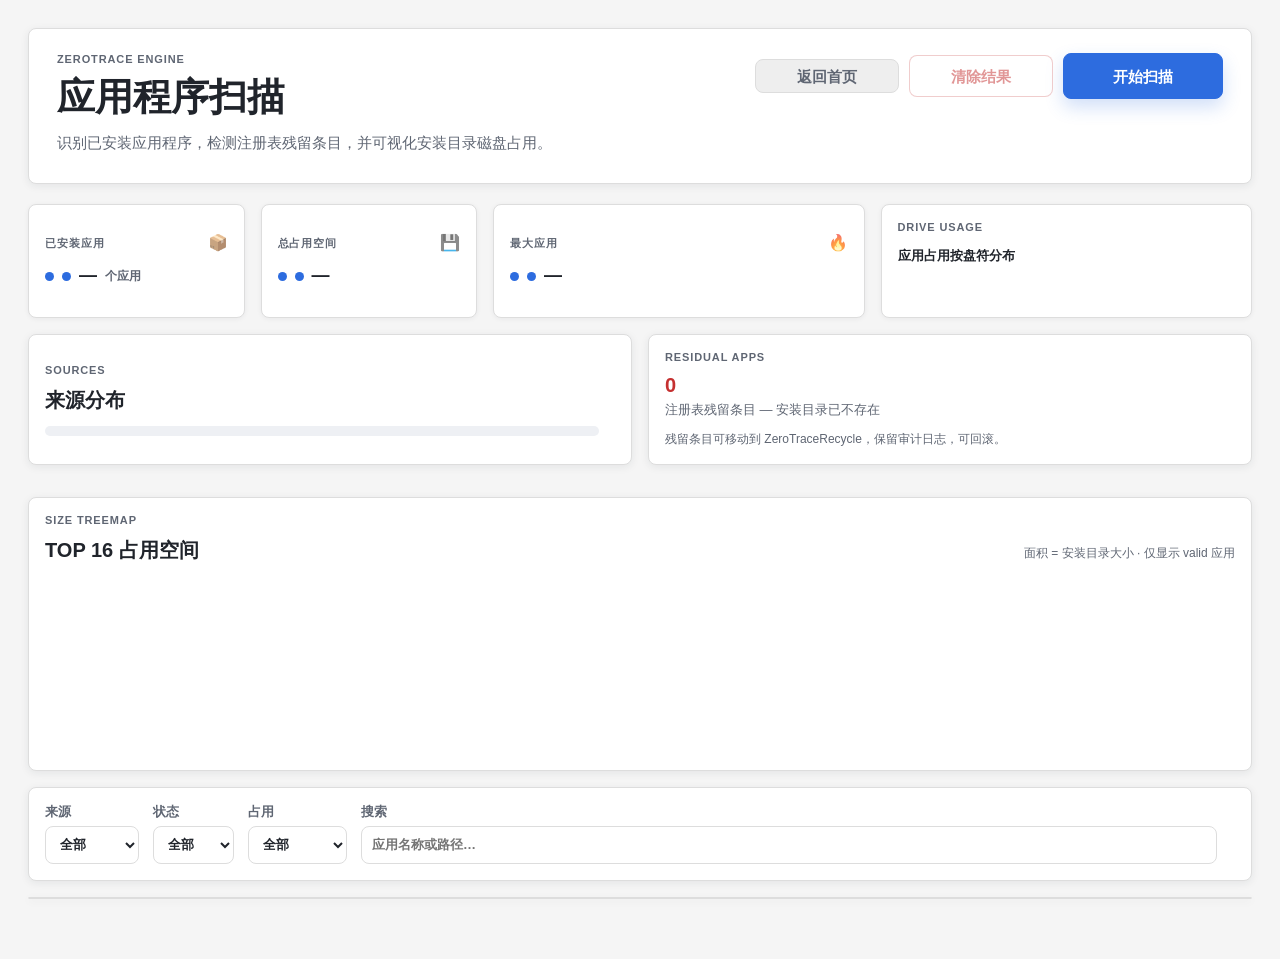
==== static/app-scan.html @ 460bf29b "Consolidate scan dashboards and services" ====
<!DOCTYPE html>
<html lang="zh-CN" class="i18n-pending">

<head>
  <meta charset="UTF-8" />
  <title>ZeroTrace Engine - App Scan</title>
  <link rel="stylesheet" href="/static/css/style.css" />
</head>

<body>
  <main class="appscan-page">

    <!-- ── Header ─────────────────────────────────────────────────── -->
    <header class="page-header">
      <div>
        <p class="eyebrow">ZeroTrace Engine</p>
        <h1 data-i18n="appscan.title">Application Scan</h1>
        <p class="page-desc" data-i18n="appscan.description">
          识别已安装应用程序，检测注册表残留条目，并可视化安装目录磁盘占用。结果仅展示，不会自动清理。
        </p>
      </div>
      <div class="header-actions appscan-header-actions">
        <button id="appscanBackButton" class="ghost-button nav-button" data-i18n="common.buttons.backToMain">返回首页</button>
        <button id="appscanClearButton" class="ghost-button danger-outline" disabled data-i18n="appscan.buttons.clearResults">清除结果</button>
        <button id="appscanStartButton" class="primary-button">
          <span id="appscanStartLabel" data-i18n="appscan.buttons.startScan">开始扫描</span>
        </button>
      </div>
    </header>

    <!-- ── Summary cards ──────────────────────────────────────────── -->
    <div class="appscan-stats-grid">
      <article class="summary-card summary-card-primary">
        <div class="appscan-card-head">
          <span class="summary-label" data-i18n="appscan.stats.totalApps">INSTALLED APPS</span>
          <span class="appscan-card-glyph">📦</span>
        </div>
        <strong id="appscanStatTotalWrap" class="appscan-stat-val">
          <span class="summary-dot"></span>
          <span id="appscanStatTotal">—</span>
          <span class="appscan-stat-suffix" data-i18n="appscan.stats.appsSuffix">apps</span>
        </strong>
        <div id="appscanStatTotalSkel" class="appscan-skel is-hidden"></div>
      </article>
      <article class="summary-card">
        <div class="appscan-card-head">
          <span class="summary-label" data-i18n="appscan.stats.totalSize">TOTAL SIZE</span>
          <span class="appscan-card-glyph">💾</span>
        </div>
        <strong id="appscanStatSizeWrap" class="appscan-stat-val">
          <span class="summary-dot"></span>
          <span id="appscanStatSize">—</span>
        </strong>
        <div id="appscanStatSizeSkel" class="appscan-skel is-hidden"></div>
      </article>
      <article class="summary-card">
        <div class="appscan-card-head">
          <span class="summary-label" data-i18n="appscan.stats.largestApp">LARGEST APP</span>
          <span class="appscan-card-glyph">🔥</span>
        </div>
        <strong id="appscanStatLargestWrap" class="appscan-stat-val appscan-stat-val-long">
          <span class="summary-dot"></span>
          <span id="appscanStatLargest">—</span>
        </strong>
        <div id="appscanStatLargestSkel" class="appscan-skel is-hidden"></div>
      </article>
      <article class="summary-card appscan-drive-card">
        <div class="appscan-card-head">
          <span class="summary-label" data-i18n="appscan.labels.driveUsageEyebrow">DRIVE USAGE</span>
        </div>
        <p class="appscan-drive-card-title" data-i18n="appscan.labels.driveUsageTitle">应用占用按盘符分布</p>
        <div id="appscanDriveContent" class="appscan-drive-content">
          <div class="appscan-drive-list">
            <div id="appscanDriveLegend" class="appscan-drive-legend"></div>
          </div>
          <svg id="appscanDriveMiniPie" class="appscan-drive-mini-pie" viewBox="0 0 72 72" role="img" aria-label="Drive usage"></svg>
        </div>
        <div id="appscanDriveEmpty" class="appscan-drive-empty is-hidden" data-i18n="appscan.empty.noData">暂无可视化数据</div>
      </article>
    </div>

    <!-- ── Source distribution + Residual callout ─────────────────── -->
    <div class="appscan-row2">
      <!-- Source distribution -->
      <div class="toolbar-panel appscan-source-panel">
        <div id="appscanSourceSkel" class="appscan-skel appscan-skel-tall is-hidden"></div>
        <div id="appscanSourceContent">
          <div class="appscan-source-head">
            <div>
              <p class="eyebrow">SOURCES</p>
              <p class="appscan-source-title" data-i18n="appscan.labels.sourceDistribution">来源分布</p>
            </div>
            <span id="appscanSourceTotal" class="muted appscan-small-meta"></span>
          </div>
          <div id="appscanSegTrack" class="appscan-seg-track"></div>
          <div id="appscanLegend" class="appscan-legend"></div>
        </div>
      </div>

      <!-- Residual callout -->
      <div class="toolbar-panel appscan-residual-panel" id="appscanResidualPanel">
        <div id="appscanResidualSkel" class="appscan-skel appscan-skel-tall is-hidden"></div>
        <div id="appscanResidualContent">
          <p class="eyebrow appscan-residual-eyebrow">RESIDUAL APPS</p>
          <div class="appscan-residual-body">
            <div>
              <div id="appscanResidualNum" class="appscan-residual-num">0</div>
              <div class="appscan-residual-label" data-i18n="appscan.residual.desc">
                个残留应用条目（注册表存在 / 目录已删除）
              </div>
            </div>
            <button id="appscanJumpInvalidButton" class="primary-button appscan-residual-action is-hidden">
              <span data-i18n="appscan.residual.viewButton">查看残留应用</span>
              <span class="appscan-action-arrow">→</span>
            </button>
            <div id="appscanResidualClean" class="appscan-residual-clean is-hidden">
              <span>✓</span><span data-i18n="appscan.residual.clean">没有发现残留</span>
            </div>
          </div>
          <p class="appscan-residual-foot" data-i18n="appscan.residual.foot">
            残留条目可移动到 ZeroTraceRecycle，保留审计日志，可回滚。
          </p>
        </div>
      </div>
    </div>

    <!-- ── Treemap ─────────────────────────────────────────────────── -->
    <div class="toolbar-panel appscan-treemap-panel">
      <div class="appscan-source-head appscan-treemap-head">
        <div>
          <p class="eyebrow">SIZE TREEMAP</p>
          <div class="appscan-treemap-title-row">
            <p class="appscan-source-title" data-i18n="appscan.labels.treemapTitle">TOP 16 占用空间</p>
            <span class="muted appscan-small-meta" data-i18n="appscan.labels.treemapHint">面积 = 安装目录大小 · 仅显示 valid 应用</span>
          </div>
        </div>
      </div>
      <div id="appscanTreemapWrap" class="appscan-treemap-wrap">
        <svg id="appscanTreemapSvg" class="appscan-treemap-svg" width="100%" height="180"></svg>
        <div id="appscanTreemapEmpty" class="appscan-treemap-empty is-hidden" data-i18n="appscan.empty.noData">暂无可视化数据</div>
        <div id="appscanTreemapSkel" class="appscan-skel appscan-treemap-skel is-hidden"></div>
      </div>
    </div>

    <!-- ── Empty state ────────────────────────────────────────────── -->
    <section id="appscanEmptyState" class="empty-state-section is-hidden">
      <div class="empty-state">
        <p class="empty-title" data-i18n="appscan.empty.title">尚未执行扫描</p>
        <p class="empty-desc" data-i18n="appscan.empty.description">点击"开始扫描"以枚举已安装应用程序。</p>
      </div>
    </section>

    <!-- ── Filter bar ─────────────────────────────────────────────── -->
    <div class="toolbar-panel appscan-filter-bar" id="appscanFilterBar">
      <label class="filter-label-group">
        <span data-i18n="common.labels.source">来源</span>
        <select id="appscanFilterSource" class="select-input select-input-sm">
          <option value="" data-i18n="common.labels.all">全部</option>
          <option value="registry" data-i18n="appscan.sources.registry">注册表</option>
          <option value="directory" data-i18n="appscan.sources.directory">目录扫描</option>
          <option value="uwp">UWP</option>
        </select>
      </label>
      <label class="filter-label-group">
        <span data-i18n="common.labels.status">状态</span>
        <select id="appscanFilterStatus" class="select-input select-input-sm">
          <option value="" data-i18n="common.labels.all">全部</option>
          <option value="valid" data-i18n="appscan.status.valid">有效</option>
          <option value="invalid" data-i18n="appscan.status.invalid">残留</option>
          <option value="portable" data-i18n="appscan.status.portable">便携版</option>
        </select>
      </label>
      <label class="filter-label-group">
        <span data-i18n="appscan.labels.minSize">占用</span>
        <select id="appscanFilterSize" class="select-input select-input-sm">
          <option value="" data-i18n="common.labels.all">全部</option>
          <option value="104857600">&gt; 100 MB</option>
          <option value="1073741824">&gt; 1 GB</option>
          <option value="5368709120">&gt; 5 GB</option>
        </select>
      </label>
      <label class="filter-label-group filter-search-group">
        <span data-i18n="appscan.labels.search">搜索</span>
        <input id="appscanSearchInput" class="search-input" type="text"
               placeholder="按名称 / 路径搜索"
               data-i18n-placeholder="appscan.labels.searchPlaceholder" />
      </label>
      <div class="appscan-filter-actions">
        <span id="appscanFilterCount" class="appscan-filter-count"></span>
      </div>
    </div>

    <!-- ── App list ───────────────────────────────────────────────── -->
    <div class="appscan-list-panel" id="appscanListPanel">
      <!-- scanning card (shown during scan) -->
      <div id="appscanScanningCard" class="is-hidden">
        <div class="appscan-list-toprow">
          <div>
            <p class="eyebrow">APPLICATIONS</p>
            <p class="appscan-list-title" data-i18n="appscan.status.scanning">扫描中…</p>
          </div>
          <span id="appscanScanMeta" class="muted appscan-small-meta"></span>
        </div>
        <div class="appscan-progress-track">
          <div class="appscan-progress-fill"></div>
        </div>
        <div class="appscan-progress-meta">
          <span id="appscanStageLabel"></span>
          <code id="appscanCurrentPath" class="appscan-current-path"></code>
        </div>
        <div id="appscanStageList" class="appscan-stage-list"></div>
        <div class="appscan-skeleton-list">
          <div class="appscan-skel appscan-skel-row"></div>
          <div class="appscan-skel appscan-skel-row"></div>
          <div class="appscan-skel appscan-skel-row"></div>
          <div class="appscan-skel appscan-skel-row"></div>
        </div>
      </div>

      <!-- error card (shown on error) -->
      <div id="appscanErrorCard" class="appscan-error-card is-hidden">
        <span class="appscan-error-icon">!</span>
        <div>
          <p class="appscan-error-title" data-i18n="appscan.error.title">扫描失败</p>
          <p id="appscanErrorMessage" class="appscan-error-sub"></p>
        </div>
        <button id="appscanRetryButton" class="ghost-button appscan-retry-button">
          ↺ <span data-i18n="appscan.buttons.retry">重试</span>
        </button>
      </div>

      <!-- empty list -->
      <div id="appscanEmptyList" class="appscan-empty-list-card is-hidden">
        <p class="empty-title" data-i18n="appscan.empty.noFound">未发现已安装应用。请检查注册表或扫描路径。</p>
      </div>

      <!-- results list -->
      <div id="appscanListWrap" class="is-hidden">
        <div class="appscan-list-toprow">
          <div>
            <p class="eyebrow">APPLICATIONS</p>
            <div class="appscan-list-title-row">
              <p class="appscan-list-title" data-i18n="appscan.listTitle">应用列表</p>
              <button id="appscanRescanTimeoutButton" class="ghost-button appscan-timeout-rescan is-hidden" data-i18n="appscan.buttons.rescanTimeoutItems">重新计算超时项</button>
            </div>
          </div>
        </div>
        <div class="appscan-list-header">
          <div data-i18n="appscan.cols.app">应用</div>
          <div data-i18n="appscan.cols.size">大小</div>
          <div data-i18n="appscan.cols.meta">版本 / 发布者</div>
          <div data-i18n="appscan.cols.source">来源</div>
          <div data-i18n="common.labels.status">状态</div>
          <div data-i18n="common.labels.action">操作</div>
        </div>
        <div id="appscanItemList"></div>
      </div>
    </div>

    <!-- Status bar -->
    <div class="appscan-status-bar">
      <span id="appscanStatusText" class="appscan-status-text"></span>
    </div>

    <!-- Load more -->
    <div id="appscanLoadMoreRow" class="userdir-load-more-row is-hidden">
      <button id="appscanLoadMoreButton" class="ghost-button" data-i18n="appscan.buttons.loadMore">加载更多</button>
    </div>

    <!-- Dialog placeholder -->
    <div id="dialogOverlay" class="dialog-overlay is-hidden" role="presentation">
      <div class="dialog-box" role="dialog" aria-modal="true" aria-labelledby="dialogTitle">
        <h2 id="dialogTitle">ZeroTraceEngine</h2>
        <div id="dialogMessage" class="dialog-message"></div>
        <div class="dialog-actions">
          <button id="dialogCancelButton" type="button" class="ghost" data-i18n="dialog.buttons.cancel">取消</button>
          <button id="dialogConfirmButton" type="button" class="primary-button" data-i18n="dialog.buttons.ok">确定</button>
        </div>
      </div>
    </div>

  </main>

  <script type="module" src="/static/js/app.js"></script>
</body>

</html>
---- static/css/style.css ----
/* SPDX-License-Identifier: MIT */

:root {
  color-scheme: light;
  --bg: #f5f5f5;
  --panel-bg: #ffffff;
  --border-color: #dddddd;
  --line: #dddddd;
  --accent: #2d6cdf;
  --accent-hover: #1f58bd;
  --accent-soft: rgba(45, 108, 223, 0.1);
  --ink: #20242b;
  --muted: #5f6673;
  --danger: #c53030;
  --success: #2f855a;
  --warning: #b7791f;
  --shadow: 0 2px 8px rgba(31, 41, 55, 0.08);
  --control-height: 38px;
  --button-font-size: 15px;
  --font-sans: "Microsoft YaHei UI", "Microsoft YaHei", "Segoe UI", sans-serif;
  --font-mono: "Consolas", "JetBrains Mono", ui-monospace, SFMono-Regular, Menlo, monospace;
}

* {
  box-sizing: border-box;
}

html,
body {
  min-height: 100%;
}

html.i18n-pending body {
  visibility: hidden;
}

body {
  margin: 0;
  color: var(--ink);
  background: var(--bg);
  font-family: var(--font-sans);
}

button,
input,
select,
.tool-link-button {
  font: inherit;
}

button {
  min-height: var(--control-height);
  padding: 6px 12px;
  border: 1px solid var(--line);
  border-radius: 8px;
  background: #ffffff;
  color: var(--ink);
  cursor: pointer;
  font-size: var(--button-font-size);
  font-weight: 700;
  transition:
    background-color 120ms ease,
    border-color 120ms ease,
    box-shadow 120ms ease,
    transform 120ms ease;
}

button:hover,
button:focus-visible,
input:focus-visible,
select:focus-visible {
  outline: none;
  border-color: var(--accent);
}

button:hover {
  transform: translateY(-1px);
}

button:disabled {
  cursor: not-allowed;
  opacity: 0.5;
  transform: none;
}

input,
select {
  width: 100%;
  min-height: var(--control-height);
  padding: 6px 10px;
  border: 1px solid var(--line);
  border-radius: 8px;
  background: #ffffff;
  color: var(--ink);
}

h1,
h2,
h3,
p {
  margin-top: 0;
}

.is-hidden,
.dialog-overlay.is-hidden {
  display: none !important;
}

.primary-button {
  min-height: 42px;
  border-color: var(--accent);
  background: var(--accent);
  color: #ffffff;
}

.primary-button:hover,
.primary-button:focus-visible {
  border-color: var(--accent-hover);
  background: var(--accent-hover);
}

.ghost-button {
  border-color: #d3d3d3;
  background: #e0e0e0;
  color: var(--ink);
}

.danger-button {
  min-height: 42px;
  border-color: var(--danger);
  background: var(--danger);
  color: #ffffff;
}

.danger-button:hover,
.danger-button:focus-visible {
  border-color: #9b2c2c;
  background: #9b2c2c;
}

.ghost {
  background: transparent;
}

.nav-button {
  min-height: 34px;
  background: #eeeeee;
  border-color: #dddddd;
  color: var(--muted);
}

.danger-outline {
  min-height: 42px;
  border-color: rgba(197, 48, 48, 0.48);
  background: #ffffff;
  color: var(--danger);
}

.button-icon {
  display: inline-grid;
  place-items: center;
  width: 18px;
  height: 18px;
  flex: 0 0 auto;
  font-size: 15px;
  line-height: 1;
}

.eyebrow,
.summary-label,
.card-kicker,
.section-heading .eyebrow {
  color: var(--muted);
  font-size: 11px;
  font-weight: 700;
  letter-spacing: 0.08em;
  text-transform: uppercase;
}

.page-desc,
.muted,
.hint-text {
  color: var(--muted);
}

/* Dialog */
.dialog-overlay {
  position: fixed;
  inset: 0;
  z-index: 1000;
  display: grid;
  place-items: center;
  padding: 24px;
  background: rgba(32, 29, 24, 0.34);
  backdrop-filter: blur(4px);
}

.dialog-box {
  width: min(480px, 100%);
  padding: 20px;
  border: 1px solid var(--line);
  border-radius: 12px;
  background: #ffffff;
  box-shadow: 0 18px 44px rgba(31, 41, 55, 0.22);
}

.dialog-box h2 {
  margin: 0;
  font-size: 22px;
  line-height: 1.2;
}

.dialog-message {
  margin-top: 16px;
  color: var(--ink);
  line-height: 1.7;
  white-space: pre-wrap;
  overflow-wrap: anywhere;
}

.dialog-actions {
  display: flex;
  justify-content: flex-end;
  gap: 10px;
  margin-top: 20px;
}

.dialog-actions button {
  min-width: 104px;
  padding-inline: 18px;
}

/* Shared App Pages */
.dashboard-page,
.scan-page,
.duplicates-page,
.recycle-page,
.cleanup-page,
.tools-page,
.logs-page,
.registry-page {
  width: min(1440px, 100%);
  margin: 0 auto;
  padding: 28px;
}

.tool-link-button {
  min-height: var(--control-height);
  padding: 6px 12px;
  border: 1px solid var(--line);
  border-radius: 8px;
  color: var(--ink);
  cursor: pointer;
  font-size: var(--button-font-size);
  font-weight: 700;
  text-align: center;
  text-decoration: none;
  transition:
    background-color 120ms ease,
    border-color 120ms ease,
    box-shadow 120ms ease,
    transform 120ms ease;
}

.tool-link-button:hover,
.tool-link-button:focus-visible {
  outline: none;
  border-color: var(--accent);
  transform: translateY(-1px);
}

.page-header {
  min-height: 156px;
  display: flex;
  justify-content: space-between;
  gap: 24px;
  align-items: start;
  margin-bottom: 20px;
  padding: 24px 28px;
  border: 1px solid var(--border-color);
  border-radius: 8px;
  background: var(--panel-bg);
  box-shadow: var(--shadow);
}

.page-header h1 {
  margin: 0;
  font-size: clamp(28px, 3vw, 38px);
  line-height: 1.12;
  letter-spacing: 0;
}

.page-desc {
  max-width: 680px;
  margin: 12px 0 0;
  font-size: 15px;
  line-height: 1.55;
}

.header-actions,
.toolbar-right {
  display: grid;
  grid-template-columns: repeat(3, 144px);
  justify-content: end;
  align-items: center;
  gap: 10px;
}

.tools-page .header-actions {
  grid-template-columns: 144px;
  margin-left: auto;
}

.duplicates-page .header-actions {
  margin-left: auto;
  justify-content: end;
}

.cleanup-page .header-actions {
  grid-template-columns: 132px 144px 132px 156px;
}

.recycle-page .toolbar-right {
  grid-template-columns: 88px 88px 120px 144px;
}

.header-actions button,
.toolbar-right button {
  display: inline-flex;
  align-items: center;
  justify-content: center;
  gap: 7px;
  width: 100%;
  min-width: 0;
  line-height: 1;
  white-space: nowrap;
}

.header-actions .primary-button {
  min-height: 46px;
  padding-inline: 22px;
  box-shadow: 0 8px 18px rgba(45, 108, 223, 0.22);
}

.summary-grid {
  display: grid;
  gap: 16px;
  margin-bottom: 16px;
}

.scanner-report-panel {
  margin-bottom: 20px;
  padding: 20px 24px;
  border: 1px solid var(--border-color);
  border-radius: 8px;
  background: var(--panel-bg);
  box-shadow: var(--shadow);
}

.scanner-report-list {
  display: grid;
  gap: 10px;
}

.scanner-report-item {
  display: grid;
  grid-template-columns: minmax(180px, 260px) minmax(0, 1fr);
  align-items: center;
  gap: 12px;
  padding: 10px;
  border: 1px solid var(--line);
  border-radius: 8px;
  background: #fafafa;
}

.scanner-report-item div {
  display: grid;
  gap: 4px;
}

.scanner-report-item span,
.scanner-report-error {
  margin: 0;
  color: var(--muted);
  font-size: 13px;
}

.scanner-report-error {
  grid-column: 1 / -1;
  color: var(--danger);
}

.dashboard-page .summary-grid,
.recycle-page .summary-grid {
  grid-template-columns: repeat(4, minmax(0, 1fr));
}

.scan-page .summary-grid,
.duplicates-page .summary-grid,
.cleanup-page .summary-grid,
.logs-page .summary-grid {
  grid-template-columns: repeat(5, minmax(0, 1fr));
}

.summary-card {
  min-height: 78px;
  display: grid;
  align-content: center;
  gap: 8px;
  padding: 12px 14px;
  border: 1px solid var(--border-color);
  border-radius: 8px;
  background: var(--panel-bg);
  box-shadow: 0 1px 5px rgba(31, 41, 55, 0.06);
}

.summary-card strong {
  display: inline-flex;
  align-items: center;
  gap: 8px;
  font-size: 18px;
  line-height: 1.2;
}

.summary-card strong::before,
.summary-dot {
  content: "";
  width: 9px;
  height: 9px;
  flex: 0 0 auto;
  border-radius: 50%;
  background: var(--accent);
}

.dashboard-page .summary-card strong::before {
  display: none;
}

.toolbar-panel,
.table-panel,
.panel-card,
.dashboard-hero-main,
.dashboard-safety,
.workflow-panel,
.dashboard-card {
  border: 1px solid var(--border-color);
  border-radius: 8px;
  background: var(--panel-bg);
  box-shadow: var(--shadow);
}

.toolbar-panel {
  display: grid;
  grid-template-columns: minmax(0, 1fr) auto;
  align-items: end;
  gap: 16px;
  padding: 16px;
  margin-bottom: 16px;
}

.toolbar-left {
  display: grid;
  grid-template-columns: repeat(3, minmax(150px, 1fr));
  gap: 12px;
  max-width: 620px;
}

.duplicates-page .toolbar-left {
  grid-template-columns: repeat(3, 1fr);
  width: 680px;
  max-width: 100%;
}

.logs-page .toolbar-left {
  grid-template-columns: repeat(4, minmax(140px, 1fr));
  max-width: 860px;
}

.recycle-page .toolbar-left {
  grid-template-columns: minmax(180px, 240px);
}

.toolbar-panel label {
  display: grid;
  grid-template-columns: 1fr;
  gap: 6px;
  color: var(--muted);
  font-size: 13px;
  font-weight: 700;
  line-height: 1.2;
  white-space: nowrap;
}

.content-grid {
  display: grid;
  grid-template-columns: repeat(2, minmax(0, 1fr));
  gap: 16px;
  margin-bottom: 16px;
}

.panel-card {
  padding: 18px;
}

.panel-card h2 {
  margin: 4px 0 12px;
  font-size: 20px;
}

.check-list,
.confirm-check {
  display: grid;
  gap: 10px;
  color: var(--ink);
  font-size: 13px;
}

.check-list label,
.confirm-check {
  display: flex;
  align-items: center;
  gap: 8px;
}

.check-list input,
.confirm-check input {
  width: auto;
  min-height: 0;
}

.confirm-check {
  gap: 10px;
  font-size: 15px;
  font-weight: 700;
}

.confirm-check input {
  width: 18px;
  height: 18px;
  flex: 0 0 auto;
  accent-color: var(--accent);
}

.hint-text,
.muted {
  margin: 0 0 12px;
  font-size: 13px;
  line-height: 1.55;
}

/* Tables */
.table-header {
  display: flex;
  justify-content: space-between;
  gap: 16px;
  align-items: end;
  padding: 18px 20px;
  border-bottom: 1px solid var(--border-color);
}

.table-header h2 {
  margin: 0;
  font-size: 20px;
}

.table-header p {
  margin: 6px 0 0;
  color: var(--muted);
  font-size: 13px;
}

.scan-table-wrap {
  overflow: auto;
  max-height: calc(100vh - 330px);
}

.scan-table {
  width: 100%;
  border-collapse: collapse;
  table-layout: fixed;
  font-size: 13px;
}

.scan-table .col-check {
  width: 56px;
}

.scan-table .col-path {
  width: auto;
}

.scan-table .col-size {
  width: 110px;
}

.scan-table .col-category {
  width: 132px;
}

.scan-table .col-source {
  width: 160px;
}

.scan-table .col-time {
  width: 176px;
}

.scan-table .col-risk,
.logs-page .scan-table .col-action,
.logs-page .scan-table .col-result {
  width: 96px;
}

.duplicate-root-table .col-path {
  width: auto;
}

.duplicate-root-table .col-status {
  width: 120px;
}

.duplicate-root-table .col-action {
  width: 84px;
  text-align: left;
}

.duplicate-root-table th.col-action {
  padding-left: 0;
}

.duplicate-root-table td.col-action {
  padding-left: 0;
  padding-right: 16px;
}

.duplicate-root-table .col-action button,
.duplicate-input-panel #addDuplicateRootButton {
  width: 68px;
  min-width: 68px;
  min-height: var(--control-height);
  padding: 6px 10px;
  line-height: 1;
}

.duplicate-file-table .col-check {
  width: 52px;
}

.duplicate-file-table .col-path {
  width: auto;
}

.duplicate-file-table .col-size {
  width: 104px;
}

.duplicate-file-table .col-time {
  width: 190px;
}

.duplicate-file-table .col-source {
  width: 190px;
}

.duplicate-file-table .col-risk {
  width: 76px;
}

.duplicate-file-table .col-size,
.duplicate-file-table .col-time,
.duplicate-file-table .col-risk {
  white-space: nowrap;
}

.cleanup-page .scan-table .col-action {
  width: 128px;
}

.recycle-page .scan-table .col-original-path {
  width: auto;
}

.recycle-page .scan-table .col-recycle-path,
.logs-page .scan-table .col-detail {
  width: 24%;
}

.scan-table th,
.scan-table td {
  padding: 10px 12px;
  border-bottom: 1px solid var(--border-color);
  text-align: left;
  vertical-align: middle;
}

.scan-table th {
  position: sticky;
  top: 0;
  z-index: 1;
  background: #f8f9fb;
  color: var(--muted);
  font-size: 11px;
  font-weight: 700;
  letter-spacing: 0.04em;
  text-transform: uppercase;
  white-space: nowrap;
}

.scan-table td {
  background: #ffffff;
}

.scan-table tbody tr:hover td {
  background: rgba(45, 108, 223, 0.04);
}

.path-cell,
.detail-cell {
  max-width: 720px;
  overflow: hidden;
  text-overflow: ellipsis;
  white-space: nowrap;
  font-family: var(--font-mono);
}

.path-input-cell {
  min-width: 0;
}

.path-readonly-input {
  box-sizing: border-box;
  width: 100%;
  min-width: 0;
  padding: 6px 8px;
  border: 1px solid var(--border-color);
  border-radius: 6px;
  background: #f8f9fb;
  color: var(--ink);
  font: 12px var(--font-mono);
  white-space: nowrap;
}

.path-readonly-input:focus {
  border-color: rgba(45, 108, 223, 0.45);
  background: #ffffff;
  outline: 2px solid rgba(45, 108, 223, 0.14);
}

.source-readonly-input {
  box-sizing: border-box;
  width: 100%;
  min-width: 0;
  min-height: 0;
  height: 18px;
  padding: 1px 8px;
  border: 1px solid var(--border-color);
  border-radius: 5px;
  background: #f8f9fb;
  color: var(--ink);
  font: 12px var(--font-mono);
  line-height: 14px;
  white-space: nowrap;
}

.empty-cell,
.empty-row td {
  padding: 24px;
  color: var(--muted);
  text-align: center;
}

.risk-badge {
  display: inline-flex;
  align-items: center;
  justify-content: center;
  gap: 6px;
  min-width: 48px;
  padding: 3px 8px;
  border: 1px solid var(--border-color);
  border-radius: 999px;
  font-size: 12px;
}

.risk-dot {
  width: 8px;
  height: 8px;
  border-radius: 50%;
  background: currentColor;
}

.risk-low,
.result-success {
  color: var(--success);
}

.risk-medium,
.result-skipped {
  color: var(--warning);
}

.risk-high,
.result-failed {
  color: var(--danger);
}

.status-running::after {
  content: "...";
  display: inline-block;
  width: 0;
  overflow: hidden;
  vertical-align: bottom;
  animation: status-dots 1s steps(4, end) infinite;
}

.status-success {
  color: var(--success);
}

.status-error {
  color: var(--danger);
}

.status-emptySelection {
  color: var(--warning);
}

@keyframes status-dots {
  100% {
    width: 1.1em;
  }
}

/* Dashboard */
.dashboard-hero {
  display: grid;
  grid-template-columns: repeat(4, minmax(0, 1fr));
  gap: 16px;
  align-items: stretch;
  margin-bottom: 16px;
}

.dashboard-hero-main {
  grid-column: span 3;
  min-height: 236px;
  display: grid;
  align-content: center;
  padding: 28px;
}

.hero-title-row {
  display: flex;
  align-items: center;
  justify-content: space-between;
  gap: 16px;
  margin-bottom: 14px;
}

.safety-pill {
  display: inline-flex;
  align-items: center;
  gap: 8px;
  min-height: 30px;
  padding: 5px 10px;
  border: 1px solid rgba(45, 108, 223, 0.24);
  border-radius: 999px;
  background: var(--accent-soft);
  color: var(--accent-hover);
  font-size: 12px;
  font-weight: 700;
  white-space: nowrap;
}

.status-dot {
  width: 10px;
  height: 10px;
  border-radius: 50%;
  background: var(--accent);
  box-shadow: 0 0 0 4px rgba(45, 108, 223, 0.12);
}

.dashboard-hero-main h1 {
  max-width: 760px;
  margin: 0;
  font-size: clamp(28px, 3.4vw, 42px);
  line-height: 1.12;
  letter-spacing: 0;
}

.dashboard-hero-main .page-desc {
  max-width: 720px;
}

.hero-actions {
  display: flex;
  flex-wrap: wrap;
  gap: 10px;
  margin-top: 22px;
}

.hero-actions button {
  display: inline-flex;
  align-items: center;
  justify-content: center;
  gap: 7px;
  width: auto;
  min-width: 136px;
  padding-inline: 22px;
  line-height: 1;
}

.hero-actions .primary-button {
  min-height: 46px;
  box-shadow: 0 8px 18px rgba(45, 108, 223, 0.22);
}

.dashboard-safety {
  display: grid;
  align-content: start;
  gap: 14px;
  padding: 20px;
}

.dashboard-safety h2 {
  margin: 0;
  font-size: 17px;
}

.safety-list {
  list-style: none;
  display: grid;
  gap: 12px;
  margin: 0;
  padding: 0;
}

.safety-list li {
  display: grid;
  grid-template-columns: 24px 78px minmax(0, 1fr);
  gap: 8px;
  align-items: center;
  min-height: 34px;
  padding-top: 10px;
  border-top: 1px solid var(--line);
  color: var(--muted);
  font-size: 13px;
  line-height: 1.35;
}

.safety-list li:first-child {
  padding-top: 0;
  border-top: none;
}

.safety-icon {
  width: 24px;
  text-align: center;
  font-size: 17px;
  line-height: 1;
}

.safety-list strong {
  color: var(--ink);
  font-size: 13px;
}

.workspace-layout {
  display: grid;
  grid-template-columns: repeat(4, minmax(0, 1fr));
  gap: 16px;
  align-items: start;
}

.workflow-panel {
  grid-column: span 1;
  position: sticky;
  top: 24px;
  height: 190px;
  padding: 18px;
}

.dashboard-grid {
  grid-column: span 3;
  display: grid;
  grid-template-columns: repeat(2, minmax(260px, 1fr));
  gap: 14px;
}

.tools-grid {
  display: grid;
  grid-template-columns: minmax(280px, 0.82fr) minmax(360px, 1.18fr);
  gap: 16px;
  align-items: start;
  margin-bottom: 16px;
}

.tools-grid > .panel-card:first-child {
  grid-row: 1 / span 2;
}

.tools-grid > .panel-card:nth-child(2),
.tools-grid > .panel-card:nth-child(3) {
  grid-column: 2;
}

.tools-page .panel-card {
  min-height: 0;
}

.tools-page .panel-card h2 {
  margin-bottom: 8px;
}

.tools-actions,
.tool-list {
  display: grid;
  gap: 10px;
  margin-top: 16px;
}

.duplicate-input-panel,
.duplicate-filter-panel {
  align-items: end;
}

.duplicate-filter-panel {
  grid-template-columns: minmax(0, 1fr) auto;
}

.duplicate-filter-panel .toolbar-left {
  align-self: end;
  gap: 16px 28px;
}

.duplicate-filter-panel .toolbar-left label {
  grid-template-columns: max-content minmax(0, 1fr);
  align-items: center;
  gap: 14px;
  white-space: nowrap;
}

.duplicate-filter-panel .toolbar-left label > span {
  min-width: 0;
  text-align: left;
}

.duplicate-strategy-row .toolbar-left {
  grid-template-columns: repeat(3, 1fr);
  gap: 16px 28px;
  width: 680px;
  max-width: 100%;
  justify-content: start;
  justify-self: start;
}

.duplicate-strategy-row .toolbar-left label:nth-child(2) {
  grid-column: 2 / 4;
}

.duplicate-direct-actions {
  display: grid;
  grid-template-columns: repeat(2, 132px);
  gap: 10px;
  align-self: end;
  justify-self: end;
}

.duplicate-strategy-row button {
  width: 100%;
  min-width: 0;
  white-space: nowrap;
}

.duplicate-strategy-row {
  grid-column: 1 / -1;
  display: grid;
  grid-template-columns: minmax(0, 1fr) 132px 132px 180px;
  gap: 12px;
  justify-content: stretch;
  align-items: center;
}

.duplicate-strategy-group {
  display: flex;
  flex-wrap: nowrap;
  align-items: center;
  gap: 28px;
  min-height: var(--control-height);
  padding: 0 2px;
  background: #ffffff;
  overflow: hidden;
}

.toolbar-panel .duplicate-strategy-option {
  display: flex;
  grid-template-columns: none;
  align-items: center;
  gap: 6px;
  min-height: 28px;
  padding: 0;
  color: var(--ink);
  font-size: 13px;
  font-weight: 800;
  line-height: 1.2;
  white-space: nowrap;
  cursor: pointer;
}

.toolbar-panel .duplicate-strategy-option input {
  width: 15px;
  min-height: 0;
  height: 15px;
  margin: 0;
  flex: 0 0 auto;
  accent-color: var(--accent);
}

.duplicate-strategy-option:has(input:checked) {
  color: var(--accent-hover);
}

.duplicate-strategy-option:hover,
.duplicate-strategy-option:focus-within {
  color: var(--accent-hover);
}

.duplicate-strategy-option:has(input:disabled) {
  cursor: not-allowed;
  opacity: 0.5;
}

.duplicate-strategy-option:has(input:disabled):hover {
  color: var(--muted);
}

.duplicate-lifecycle-panel {
  display: grid;
  grid-template-columns: minmax(230px, 0.8fr) minmax(420px, 1.65fr) minmax(340px, 0.95fr);
  align-items: center;
  column-gap: 22px;
  row-gap: 16px;
  margin-bottom: 16px;
  padding: 16px;
  border: 1px solid var(--border-color);
  border-radius: 8px;
  background: var(--panel-bg);
  box-shadow: var(--shadow);
}

.duplicate-lifecycle-panel strong {
  display: block;
  margin-top: 6px;
  font-size: 18px;
}

.duplicate-lifecycle-status {
  min-width: 0;
}

.duplicate-lifecycle-status p {
  margin: 6px 0 0;
  color: var(--muted);
  font-size: 12px;
  line-height: 1.45;
}

.duplicate-current-file-row {
  display: flex;
  align-items: center;
  gap: 4px;
  max-width: 100%;
  overflow: hidden;
  white-space: nowrap;
}

.duplicate-current-file-row > span {
  flex: 0 0 auto;
}

.duplicate-lifecycle-status p b {
  min-width: 0;
  color: var(--ink);
  font-weight: 800;
  overflow: hidden;
  text-overflow: ellipsis;
  white-space: nowrap;
}

.copy-mini-button {
  flex: 0 0 auto;
  width: auto;
  min-width: 28px;
  min-height: 20px;
  padding: 1px 5px;
  border-radius: 6px;
  color: var(--muted);
  font-size: 11px;
  font-weight: 800;
  line-height: 1;
  transform: none;
}

.copy-mini-button:hover {
  transform: none;
}

.duplicate-lifecycle-main {
  display: grid;
  gap: 12px;
  min-width: 0;
}

.duplicate-stage-track {
  display: grid;
  grid-template-columns: repeat(4, minmax(0, 1fr));
  overflow: hidden;
  border: 1px solid var(--line);
  border-radius: 8px;
}

.duplicate-stage {
  min-height: 38px;
  display: grid;
  place-items: center;
  padding: 6px 8px;
  background: #ffffff;
  color: var(--muted);
  font-size: 12px;
  font-weight: 800;
  text-align: center;
}

.duplicate-stage + .duplicate-stage {
  border-left: 1px solid var(--line);
}

.duplicate-stage.is-active {
  background: var(--accent-soft);
  color: var(--accent-hover);
}

.duplicate-stage.is-current {
  box-shadow: inset 0 -3px 0 var(--accent);
}

.duplicate-progress-track {
  height: 10px;
  overflow: hidden;
  border-radius: 999px;
  background: #eef2f8;
}

.duplicate-progress-track span {
  display: block;
  width: 0;
  height: 100%;
  border-radius: inherit;
  background: var(--accent);
  transition: width 180ms ease;
}

.duplicate-lifecycle-metrics {
  display: grid;
  grid-template-columns: repeat(4, minmax(0, 1fr));
  gap: 12px;
  justify-self: end;
  width: min(100%, 360px);
  color: var(--muted);
  font-size: 12px;
  text-align: right;
}

.duplicate-lifecycle-metrics span {
  min-width: 0;
  justify-self: end;
}

.duplicate-lifecycle-metrics b {
  display: block;
  color: var(--ink);
  font-size: 15px;
  overflow-wrap: anywhere;
}

.duplicates-page .summary-card {
  min-height: 92px;
  padding: 18px 16px;
}

.duplicates-page .duplicate-result-summary {
  margin-top: 16px;
}

.duplicates-page .summary-card strong {
  font-size: 20px;
}

.duplicates-page .summary-card small {
  color: var(--muted);
  font-size: 12px;
  font-weight: 700;
}

.duplicates-page .summary-inline-value {
  white-space: nowrap;
}

.duplicates-page .summary-inline-value small::before {
  content: "/";
  margin: 0 6px;
  color: var(--muted);
}

.registry-page {
  padding: 24px;
}

.registry-control-bar,
.registry-filter-bar {
  grid-template-columns: repeat(6, minmax(132px, 1fr)) minmax(180px, 1.4fr);
  align-items: end;
}

.registry-control-bar {
  grid-template-columns: repeat(2, minmax(160px, 220px)) minmax(180px, 1fr);
}

.registry-filter-bar {
  grid-template-columns: repeat(6, minmax(132px, 1fr)) minmax(180px, 1.4fr) auto;
}

.control-label-group,
.filter-label-group {
  display: grid;
  gap: 6px;
  color: var(--muted);
  font-size: 13px;
  font-weight: 700;
}

.control-status-group {
  align-self: center;
  justify-self: end;
  font-weight: 700;
}

.registry-phase-bar {
  display: grid;
  gap: 12px;
  margin-top: 16px;
}

.progress-indeterminate {
  width: 42%;
  animation: registry-progress 1.1s ease-in-out infinite alternate;
}

.empty-state-section {
  margin-top: 16px;
}

.empty-state {
  display: grid;
  gap: 6px;
  padding: 28px;
  border: 1px solid var(--line);
  border-radius: 8px;
  background: #ffffff;
  text-align: center;
}

.empty-state-error {
  border-color: rgba(197, 48, 48, 0.34);
}

.empty-title {
  margin: 0;
  font-size: 18px;
  font-weight: 800;
}

.empty-desc {
  margin: 0;
  color: var(--muted);
}

.registry-results-section,
.registry-action-bar {
  margin-top: 16px;
}

.registry-stats-grid {
  display: grid;
  grid-template-columns: repeat(5, minmax(0, 1fr));
  gap: 12px;
  margin-bottom: 16px;
}

.registry-group-list {
  display: grid;
  gap: 12px;
}

.registry-group-card {
  border: 1px solid var(--line);
  border-radius: 8px;
  background: #ffffff;
  overflow: hidden;
}

.registry-group-header {
  display: flex;
  justify-content: space-between;
  gap: 16px;
  align-items: center;
  padding: 14px 16px;
  border-bottom: 1px solid var(--line);
  background: #f7f9fc;
}

.registry-group-title,
.registry-group-actions {
  display: flex;
  flex-wrap: wrap;
  gap: 8px;
  align-items: center;
  min-width: 0;
}

.ghost-button-sm {
  min-height: 32px;
  padding: 5px 10px;
  font-size: 13px;
}

.selected-badge,
.critical-badge,
.high-risk-badge {
  display: inline-flex;
  align-items: center;
  padding: 2px 7px;
  border-radius: 999px;
  font-size: 11px;
  font-weight: 800;
  white-space: nowrap;
}

.selected-badge {
  border: 1px solid rgba(45, 108, 223, 0.3);
  color: var(--accent-hover);
}

.critical-badge,
.high-risk-badge {
  margin-left: 6px;
  border: 1px solid rgba(197, 48, 48, 0.34);
  color: var(--danger);
}

.risk-safe {
  color: var(--success);
}

.row-high-risk td {
  background: rgba(197, 48, 48, 0.035);
}

.path-short,
.path-missing {
  display: inline-block;
  max-width: 100%;
  overflow: hidden;
  text-overflow: ellipsis;
  vertical-align: bottom;
  white-space: nowrap;
}

.value-name {
  margin-left: 6px;
  color: var(--muted);
  font-style: normal;
}

.registry-empty-results {
  padding: 16px;
}

.registry-action-bar {
  position: sticky;
  bottom: 0;
  z-index: 10;
  display: flex;
  justify-content: space-between;
  gap: 12px;
  align-items: center;
  padding: 14px 16px;
  border: 1px solid var(--line);
  border-radius: 8px;
  background: rgba(255, 255, 255, 0.96);
  box-shadow: var(--shadow);
}

.action-bar-left,
.action-bar-right {
  display: flex;
  flex-wrap: wrap;
  gap: 8px;
  align-items: center;
}

.plan-dialog {
  width: min(520px, calc(100% - 32px));
  padding: 0;
  border: 1px solid var(--line);
  border-radius: 8px;
  background: #ffffff;
  box-shadow: 0 18px 44px rgba(31, 41, 55, 0.22);
}

.dialog-box.plan-dialog {
  width: min(520px, 100%);
  padding: 0;
  border-radius: 8px;
}

.dialog-box.plan-detail-dialog {
  width: min(880px, 100%);
  max-height: min(760px, calc(100vh - 48px));
  padding: 0;
  border-radius: 8px;
  overflow: auto;
}

.plan-dialog-content {
  padding: 20px;
}

.plan-dialog-actions {
  display: flex;
  justify-content: flex-end;
  gap: 10px;
  margin-top: 16px;
}

.registry-plan-table {
  min-width: 320px;
}

.registry-plan-note {
  margin-top: 8px;
}

.danger-text {
  color: var(--danger);
}

.registry-diagnostic-grid {
  display: grid;
  grid-template-columns: repeat(4, minmax(0, 1fr));
  gap: 12px;
  padding: 14px 16px;
  color: var(--muted);
  font-size: 12px;
}

.registry-diagnostic-grid span {
  display: grid;
  gap: 4px;
  min-width: 0;
}

.registry-diagnostic-grid strong {
  color: var(--ink);
  overflow-wrap: anywhere;
}

.registry-plan-history {
  margin-top: 18px;
}

.registry-plan-card {
  gap: 0;
}

.registry-plan-history-grid {
  grid-template-columns: repeat(4, minmax(96px, 1fr));
}

.registry-plan-id-input {
  margin: 0 16px 14px;
  width: calc(100% - 32px);
}

.registry-plan-detail-list {
  display: grid;
  gap: 10px;
  margin-top: 14px;
}

.registry-plan-detail-action {
  background: #fff;
  border-color: var(--line);
  color: var(--ink);
}

.registry-plan-detail-action strong {
  color: var(--muted);
}

.registry-review-confirm-list {
  display: grid;
  gap: 8px;
  margin-top: 12px;
}

.registry-review-confirm-item {
  display: grid;
  grid-template-columns: auto minmax(0, 1fr);
  gap: 10px;
  align-items: start;
  padding: 10px;
  border: 1px solid #fde68a;
  border-radius: 6px;
  background: #fffbeb;
}

.registry-review-confirm-item input {
  width: 16px;
  height: 16px;
  margin-top: 2px;
  accent-color: var(--accent);
}

.registry-review-confirm-item span {
  display: grid;
  gap: 4px;
  min-width: 0;
}

.registry-review-confirm-item strong,
.registry-review-confirm-item small {
  overflow-wrap: anywhere;
}

.registry-layer-tabs {
  display: flex;
  flex-wrap: wrap;
  gap: 8px;
  margin: 12px 0;
}

.registry-layer-tab {
  min-height: 34px;
  padding: 6px 14px;
  border-color: #d7dce5;
  background: #ffffff;
  color: var(--muted);
  font-size: 13px;
}

.registry-layer-tab.is-active {
  border-color: var(--accent);
  background: var(--accent-soft);
  color: var(--accent);
}

.diagnostic-warning strong {
  color: var(--warning);
}

.diagnostic-error strong,
.status-error {
  color: var(--danger);
}

.status-ok {
  color: var(--success);
}

.status-pending {
  color: var(--muted);
}

.status-executed {
  color: var(--warning);
}

.status-restored {
  color: var(--success);
}

/* Registry table column widths */
.registry-table .col-issue  { width: auto; }
.registry-table .col-key    { width: 28%; }
.registry-table .col-target { width: 22%; }
.registry-table .col-risk   { width: 88px; white-space: nowrap; }
.registry-table .col-source { width: 82px; white-space: nowrap; }

.registry-issue-cell {
  display: flex;
  flex-direction: column;
  gap: 4px;
  min-width: 0;
}

.registry-review-detail {
  display: grid;
  gap: 4px;
  padding: 8px 10px;
  border: 1px solid #fde68a;
  border-radius: 6px;
  background: #fffbeb;
  color: #92400e;
  font-size: 12px;
  line-height: 1.45;
}

.registry-review-detail span {
  min-width: 0;
  overflow-wrap: anywhere;
}

.registry-review-detail strong {
  margin-right: 6px;
  color: #78350f;
}

.path-readonly-input.is-missing {
  color: var(--muted);
}

@keyframes registry-progress {
  from {
    transform: translateX(0);
  }

  to {
    transform: translateX(138%);
  }
}

.path-input-wide {
  min-width: min(520px, 100%);
}

.editable-path-input {
  background: #fff;
}

.duplicate-group-list {
  display: grid;
  gap: 12px;
}

.duplicate-group {
  border: 1px solid var(--line);
  border-radius: 8px;
  background: #fff;
  overflow: hidden;
}

.duplicate-group summary {
  display: flex;
  justify-content: space-between;
  gap: 16px;
  align-items: center;
  padding: 14px 16px;
  cursor: pointer;
  background: #f7f9fc;
}

.duplicate-group summary span,
.duplicate-group-meta {
  color: var(--muted);
  font-size: 13px;
}

.duplicate-group summary div {
  display: grid;
  gap: 4px;
  min-width: 0;
}

.duplicate-group summary strong {
  overflow: hidden;
  text-overflow: ellipsis;
  white-space: nowrap;
}

.duplicate-group-meta {
  display: grid;
  gap: 6px;
  padding: 10px 16px;
  border-top: 1px solid var(--line);
  background: #ffffff;
  overflow-wrap: anywhere;
}

.duplicate-risk-heatmap {
  display: inline-flex;
  gap: 8px;
  align-items: center;
  flex: 0 0 auto;
}

.duplicate-risk-heatmap b {
  min-width: 24px;
  padding: 2px 7px;
  border: 1px solid currentColor;
  border-radius: 999px;
  font-size: 12px;
  text-align: center;
}

.keep-pill {
  display: inline-flex;
  margin-left: 8px;
  padding: 2px 7px;
  border: 1px solid rgba(47, 133, 90, 0.34);
  border-radius: 999px;
  color: var(--success);
  font-size: 11px;
  font-weight: 800;
  white-space: nowrap;
}

.tool-guide {
  padding: 14px 16px;
  border: 1px solid var(--line);
  border-radius: 8px;
  background: #f9fbff;
}

.tool-guide h3 {
  margin: 0 0 10px;
  font-size: 15px;
}

.guide-step-list {
  margin: 0;
  padding-left: 20px;
  color: var(--ink);
  font-size: 13px;
  line-height: 1.7;
}

.guide-step-list li {
  margin-bottom: 10px;
}

.browser-history-row {
  display: grid;
  grid-template-columns: 150px minmax(0, 1fr) 72px;
  gap: 8px;
  align-items: center;
}

.browser-history-row label {
  color: var(--muted);
  font-size: 13px;
  font-weight: 700;
}

.browser-history-row button,
.browser-history-row .tool-link-button {
  display: inline-grid;
  place-items: center;
  width: 72px;
  padding-inline: 10px;
}

.section-heading h2 {
  margin: 4px 0 0;
  font-size: 18px;
}

.workflow-steps {
  display: grid;
  grid-template-columns: repeat(3, minmax(0, 1fr));
  gap: 0;
  margin-top: 14px;
  border: 1px solid var(--line);
  border-radius: 8px;
  overflow: hidden;
}

.workflow-steps article {
  display: grid;
  grid-template-columns: 1fr;
  gap: 6px;
  min-height: 86px;
  padding: 12px;
  background: #ffffff;
}

.workflow-steps article + article {
  border-left: 1px solid var(--line);
}

.workflow-steps span {
  color: var(--accent);
  font-size: 12px;
  font-weight: 800;
}

.workflow-steps h3 {
  margin: 0;
  font-size: 15px;
}

.workflow-steps p {
  margin: 6px 0 0;
  color: var(--muted);
  font-size: 13px;
  line-height: 1.65;
}

.dashboard-card {
  min-height: 190px;
  display: grid;
  align-content: space-between;
  gap: 20px;
  padding: 22px;
}

.dashboard-card-primary {
  border-color: rgba(45, 108, 223, 0.34);
}

.dashboard-card h2 {
  margin: 7px 0 0;
  font-size: 20px;
}

.dashboard-card p {
  margin: 8px 0 0;
  color: var(--muted);
  font-size: 13px;
  line-height: 1.65;
}

.dashboard-card button {
  width: 100%;
}

/* Responsive */
@media (max-width: 1100px) {
  .dashboard-hero,
  .workspace-layout {
    grid-template-columns: 1fr;
  }

  .dashboard-hero-main,
  .workflow-panel,
  .dashboard-grid {
    grid-column: auto;
  }

  .workflow-panel {
    position: static;
  }
}

@media (max-width: 900px) {
  .page-header,
  .toolbar-panel {
    display: grid;
    grid-template-columns: 1fr;
  }

  .header-actions,
  .toolbar-right,
  .duplicate-direct-actions,
  .duplicate-strategy-row {
    grid-template-columns: 1fr;
    justify-content: stretch;
  }

  .duplicate-strategy-group {
    flex-wrap: wrap;
    gap: 14px 22px;
  }

  .tools-page .header-actions {
    grid-template-columns: 1fr;
    margin-left: 0;
  }

  .cleanup-page .header-actions {
    grid-template-columns: 1fr;
  }

  .toolbar-left,
  .duplicates-page .toolbar-left,
  .logs-page .toolbar-left,
  .recycle-page .toolbar-left {
    max-width: none;
    grid-template-columns: 1fr;
  }

  .duplicate-filter-panel .toolbar-left label {
    grid-template-columns: 1fr;
    gap: 6px;
  }

  .summary-grid,
  .duplicate-lifecycle-panel,
  .registry-stats-grid,
  .registry-control-bar,
  .registry-filter-bar,
  .dashboard-grid,
  .tools-grid,
  .content-grid,
  .workflow-steps {
    grid-template-columns: 1fr !important;
  }

  .tools-grid > .panel-card:first-child,
  .tools-grid > .panel-card:nth-child(2),
  .tools-grid > .panel-card:nth-child(3) {
    grid-column: auto;
    grid-row: auto;
  }

  .browser-history-row {
    grid-template-columns: 1fr;
  }
}

@media (max-width: 560px) {
  .dashboard-page,
  .scan-page,
  .duplicates-page,
  .registry-page,
  .recycle-page,
  .cleanup-page,
  .tools-page,
  .logs-page,
  .userdir-page {
    padding: 16px;
  }

  .dashboard-hero-main,
  .dashboard-safety,
  .workflow-panel,
  .dashboard-card,
  .summary-card,
  .page-header,
  .toolbar-panel,
  .panel-card {
    padding: 16px;
  }

  .hero-actions {
    display: grid;
  }

  .hero-actions button {
    width: 100%;
  }
}

/* ============================================================
   UserDirectory page — v2
   ============================================================ */

:root {
  --cat-ai:     #7c3aed;
  --cat-python: #0891b2;
  --cat-ide:    #059669;
  --cat-system: #6b7280;
  --cat-user:   #2563eb;
  --cat-log:    #d97706;
  --cat-large:  #dc2626;
}

.userdir-page {
  width: min(1440px, 100%);
  margin: 0 auto;
  padding: 28px;
}

/* ── Header right (pills + buttons) ─────────────────────────── */
.userdir-header-right {
  display: flex;
  flex-direction: column;
  align-items: flex-end;
  gap: 10px;
}

.userdir-state-pills {
  display: flex;
  align-items: center;
  gap: 3px;
}

.userdir-demo-chip {
  font-size: 11px;
  font-weight: 700;
  letter-spacing: 0.05em;
  color: var(--muted);
  background: var(--bg);
  border: 1px solid var(--border-color);
  border-radius: 20px;
  padding: 2px 10px;
  margin-right: 6px;
}

/* ── Idle state ─────────────────────────────────────────────── */
.userdir-idle-section {
  display: flex;
  align-items: center;
  justify-content: center;
  min-height: 360px;
  background: var(--panel-bg);
  border: 1px solid var(--border-color);
  border-radius: 12px;
}

.userdir-idle-content {
  text-align: center;
  display: flex;
  flex-direction: column;
  align-items: center;
  gap: 12px;
  padding: 40px 20px;
}

.userdir-idle-icon {
  width: 58px;
  height: 58px;
  display: grid;
  place-items: center;
  border: 1px solid rgba(45, 108, 223, 0.24);
  border-radius: 8px;
  background: var(--accent-soft);
  color: var(--accent-hover);
  font-size: 18px;
  font-weight: 800;
  margin-bottom: 4px;
}

.userdir-idle-title {
  font-size: 18px;
  font-weight: 700;
  margin: 0;
}

.userdir-idle-desc {
  font-size: 14px;
  margin: 0;
  max-width: 360px;
}

.userdir-idle-btn {
  margin-top: 8px;
}

/* ── Scanning panel ─────────────────────────────────────────── */
.toolbar-panel.userdir-scan-panel {
  display: flex;
  flex-direction: column;
  align-items: stretch;
  grid-template-columns: none;
  gap: 16px;
  width: 100%;
  text-align: left;
}

.userdir-scan-header {
  display: flex;
  justify-content: space-between;
  align-items: flex-start;
  width: 100%;
  gap: 16px;
}

.userdir-scan-title {
  font-size: 18px;
  font-weight: 700;
  margin: 4px 0 0;
}

.userdir-scan-timing {
  text-align: right;
  display: flex;
  flex-direction: column;
  align-items: flex-end;
  gap: 2px;
  font-size: 13px;
}

.userdir-scan-count {
  font-size: 13px;
  font-weight: 600;
}

.userdir-progress-track {
  width: 100%;
  height: 8px;
  background: var(--bg);
  border-radius: 4px;
  overflow: hidden;
  border: 1px solid var(--border-color);
}

.userdir-progress-fill {
  height: 100%;
  width: 5%;
  background: var(--accent);
  border-radius: 4px;
  transition: width 800ms ease;
}

.userdir-progress-fill.is-indeterminate {
  width: 45%;
  background-image: linear-gradient(45deg, rgba(255,255,255,0.24) 25%, transparent 25%, transparent 50%, rgba(255,255,255,0.24) 50%, rgba(255,255,255,0.24) 75%, transparent 75%);
  background-size: 18px 18px;
  animation: ud-progress-stripes 0.8s linear infinite;
}

@keyframes ud-progress-stripes {
  0% { background-position: 0 0; }
  100% { background-position: 36px 0; }
}

.userdir-scan-meta-row {
  display: flex;
  align-items: center;
  font-size: 12px;
}

.userdir-current-path {
  font-family: var(--font-mono);
  overflow: hidden;
  text-overflow: ellipsis;
  white-space: nowrap;
  max-width: 100%;
}

/* ── Results section ─────────────────────────────────────────── */
.userdir-results-section {
  display: flex;
  flex-direction: column;
  gap: 16px;
}

/* Config strip */
.userdir-config-strip {
  display: grid;
  grid-template-columns: minmax(220px, 1.25fr) minmax(120px, 0.65fr) minmax(260px, 1.45fr) minmax(170px, 0.9fr) minmax(90px, 0.5fr);
  align-items: center;
  min-height: 78px;
  background: var(--panel-bg);
  border: 1px solid var(--border-color);
  border-radius: 8px;
  padding: 14px 24px;
  gap: 18px;
  box-shadow: var(--shadow);
}

.userdir-config-root,
.userdir-config-rules {
  min-width: 0;
}

.userdir-config-item {
  display: flex;
  flex-direction: column;
  gap: 4px;
  min-width: 0;
  padding: 0;
}

.userdir-config-label {
  font-size: 13px;
  font-weight: 600;
  letter-spacing: 0;
  color: var(--muted);
  line-height: 1.25;
  white-space: nowrap;
}

.userdir-config-value {
  overflow: hidden;
  color: var(--ink);
  font-size: 13px;
  font-weight: 700;
  line-height: 1.25;
  text-overflow: ellipsis;
  white-space: nowrap;
}

.userdir-config-sep {
  display: none;
}

/* Stats row */
.userdir-stat-row {
  display: grid;
  grid-template-columns: repeat(4, 1fr);
  background: var(--panel-bg);
  border: 1px solid var(--border-color);
  border-radius: 8px;
  overflow: hidden;
  box-shadow: var(--shadow);
}

.userdir-stat-item {
  min-height: 108px;
  padding: 20px 24px;
  border-right: 1px solid var(--border-color);
  display: flex;
  flex-direction: column;
  justify-content: center;
  gap: 6px;
}

.userdir-stat-item:last-child { border-right: none; }

.userdir-stat-label {
  font-size: 11px;
  font-weight: 700;
  letter-spacing: 0.08em;
  text-transform: uppercase;
  color: var(--muted);
}

.userdir-stat-value {
  font-size: 28px;
  font-weight: 800;
  line-height: 1.1;
}

.userdir-stat-value-accent { color: var(--accent); }
.userdir-stat-value-warn   { color: var(--cat-large); }

.userdir-stat-sub { font-size: 12px; }

.userdir-stat-note {
  margin-top: 2px;
  font-size: 11px;
  line-height: 1.25;
}

/* Category section */
.toolbar-panel.userdir-cat-section {
  display: flex;
  flex-direction: column;
  align-items: stretch;
  gap: 14px;
  padding: 20px 24px;
}

.userdir-cat-head,
.userdir-treemap-head {
  width: 100%;
  display: flex;
  justify-content: space-between;
  align-items: flex-end;
  gap: 18px;
}

.userdir-section-kicker,
.userdir-section-hint {
  color: var(--muted);
  font-size: 11px;
  line-height: 1.2;
}

.userdir-section-kicker {
  margin: 0;
  font-weight: 800;
  letter-spacing: 0.08em;
  text-transform: uppercase;
}

.userdir-section-hint {
  flex-shrink: 0;
  margin: 0 0 3px;
  font-weight: 600;
}

.userdir-section-title {
  color: #050816;
  font-size: 20px;
  font-weight: 800;
  line-height: 1.2;
  margin: 4px 0 0;
}

.userdir-cat-strip {
  width: 100%;
  min-width: 0;
  display: flex;
  height: 14px;
  border-radius: 4px;
  overflow: hidden;
  gap: 0;
}

.userdir-cat-seg {
  height: 100%;
  cursor: pointer;
  transition: opacity 120ms;
}

.userdir-cat-seg:hover { opacity: 0.75; }

.userdir-cat-legend {
  width: 100%;
  min-width: 0;
  display: grid;
  grid-template-columns: repeat(4, minmax(150px, 1fr));
  gap: 12px 34px;
}

.userdir-cat-legend-item {
  display: grid;
  grid-template-columns: 10px minmax(0, 1fr) minmax(76px, auto) 42px;
  align-items: center;
  gap: 8px;
  cursor: pointer;
  min-width: 0;
  padding: 0;
  border-radius: 6px;
  transition: background 120ms;
  font-size: 12px;
  line-height: 1.2;
}

.userdir-cat-legend-item:hover .userdir-cat-legend-name {
  color: var(--accent);
}

.userdir-cat-legend-dot {
  width: 8px;
  height: 8px;
  border-radius: 2px;
  flex-shrink: 0;
}

.userdir-cat-legend-name {
  min-width: 0;
  overflow: hidden;
  color: #2f3650;
  font-size: 12px;
  font-weight: 600;
  line-height: 1.2;
  text-overflow: ellipsis;
  white-space: nowrap;
}

.userdir-cat-legend-size {
  color: #050816;
  font-size: 12px;
  font-weight: 800;
  line-height: 1.2;
  text-align: right;
  white-space: nowrap;
}

.userdir-cat-legend-pct {
  color: #8790a4;
  font-size: 12px;
  font-weight: 500;
  line-height: 1.2;
  margin: 0;
  text-align: left;
  white-space: nowrap;
}

/* Treemap section */
.toolbar-panel.userdir-treemap-section {
  display: flex;
  flex-direction: column;
  align-items: stretch;
  gap: 14px;
  padding: 20px 24px;
}

.userdir-treemap-title-block {
  display: flex;
  flex-direction: column;
  align-items: flex-start;
  gap: 4px;
  min-width: 0;
  text-align: left;
}

.userdir-treemap-legend {
  display: flex;
  flex-wrap: wrap;
  justify-content: flex-end;
  gap: 10px 12px;
  max-width: 560px;
  font-size: 12px;
  line-height: 1.2;
}

.userdir-treemap-legend-item {
  display: flex;
  align-items: center;
  gap: 6px;
  color: var(--muted);
  font-weight: 600;
  white-space: nowrap;
}

.userdir-treemap-legend-dot {
  width: 8px;
  height: 8px;
  border-radius: 50%;
  flex-shrink: 0;
}

.userdir-treemap-wrap { position: relative; width: 100%; }

.userdir-treemap-svg {
  display: block;
  width: 100%;
  border-radius: 8px;
  overflow: hidden;
}

.userdir-treemap-empty {
  height: 200px;
  display: flex;
  align-items: center;
  justify-content: center;
  color: var(--muted);
  font-size: 14px;
}

/* Error card */
.userdir-error-card {
  display: flex;
  align-items: flex-start;
  gap: 16px;
  padding: 20px 24px;
}

.userdir-error-icon {
  font-size: 22px;
  color: var(--danger);
  line-height: 1;
  padding-top: 2px;
  flex-shrink: 0;
}

.userdir-error-body { flex: 1; }

.userdir-error-title {
  font-size: 15px;
  font-weight: 700;
  color: var(--danger);
  margin: 0 0 4px;
}

.userdir-error-sub { font-size: 13px; margin: 0; }

.userdir-error-actions {
  display: flex;
  gap: 8px;
  align-items: center;
  flex-shrink: 0;
}

/* Filter bar */
.userdir-filter-bar {
  display: grid;
  grid-template-columns: minmax(132px, 160px) minmax(112px, 132px) minmax(132px, 160px) minmax(260px, 1fr);
  align-items: end;
  gap: 16px;
  padding: 14px 18px 16px;
  border-bottom: 1px solid var(--border-color);
  background: #fbfcfe;
}

.userdir-filter-bar .filter-label-group {
  color: var(--muted);
  font-size: 13px;
  font-weight: 700;
  line-height: 1.2;
  min-width: 0;
}

.userdir-filter-bar .select-input,
.userdir-filter-bar .search-input {
  min-height: var(--control-height);
  width: 100%;
  font-size: 13px;
  font-weight: 600;
}

.userdir-filter-bar .filter-search-group {
  max-width: 420px;
}

/* Item list */
.userdir-list-panel {
  background: var(--panel-bg);
  border: 1px solid var(--border-color);
  border-radius: 8px;
  overflow: hidden;
  box-shadow: var(--shadow);
}

.userdir-list-toprow {
  display: flex;
  justify-content: space-between;
  align-items: flex-start;
  gap: 14px;
  padding: 16px 18px 12px;
  border-bottom: 1px solid var(--border-color);
}

.userdir-list-title {
  margin: 0 0 4px;
  color: var(--ink);
  font-size: 16px;
  font-weight: 800;
  line-height: 1.25;
}

.userdir-list-header,
.userdir-item-row {
  display: grid;
  grid-template-columns: 42px minmax(0, 1fr) 160px 100px 170px 150px 76px;
  align-items: center;
  gap: 12px;
}

.userdir-list-header {
  padding: 9px 16px;
  border-bottom: 1px solid var(--border-color);
  background: #f8f9fb;
  color: var(--muted);
  font-size: 11px;
  font-weight: 800;
  letter-spacing: 0.04em;
  text-transform: uppercase;
}

.userdir-item-list {
  background: var(--panel-bg);
}

.userdir-list-empty {
  padding: 22px 18px;
  text-align: center;
  color: var(--muted);
  font-size: 13px;
  border-top: 1px solid var(--border-color);
}

.userdir-item-row {
  padding: 10px 16px;
  border-bottom: 1px solid var(--border-color);
  font-size: 13px;
  line-height: 1.25;
}

.userdir-item-row:last-child { border-bottom: none; }
.userdir-item-row:hover { background: var(--accent-soft); }

.userdir-item-icon {
  display: inline-grid;
  place-items: center;
  min-width: 34px;
  min-height: 24px;
  border: 1px solid var(--border-color);
  border-radius: 5px;
  background: #f8f9fb;
  color: var(--muted);
  font-size: 10px;
  font-weight: 800;
  text-align: center;
}

.userdir-item-path {
  overflow: hidden;
  text-overflow: ellipsis;
  white-space: nowrap;
  font-family: var(--font-mono);
  font-size: 12px;
}

.userdir-item-tag {
  display: inline-block;
  padding: 2px 8px;
  border-radius: 12px;
  font-size: 11px;
  font-weight: 600;
  white-space: nowrap;
  overflow: hidden;
  text-overflow: ellipsis;
}

.userdir-item-size { font-weight: 600; text-align: right; }
.userdir-item-meta { font-size: 12px; overflow: hidden; text-overflow: ellipsis; white-space: nowrap; }
.userdir-item-mtime { font-size: 12px; white-space: nowrap; }

.userdir-list-panel .ghost-button-sm {
  min-height: 34px;
  padding: 6px 12px;
  font-size: 14px;
  font-weight: 700;
  line-height: 1.2;
}

.userdir-load-more-row {
  display: flex;
  justify-content: center;
  padding: 16px;
}

@media (max-width: 900px) {
  .userdir-config-strip {
    grid-template-columns: repeat(2, minmax(0, 1fr));
  }

  .userdir-config-root,
  .userdir-config-rules {
    grid-column: 1 / -1;
  }

  .userdir-stat-row { grid-template-columns: repeat(2, 1fr); }
  .userdir-stat-item:nth-child(2) { border-right: none; }

  .userdir-cat-head,
  .userdir-treemap-head {
    align-items: flex-start;
    flex-direction: column;
    gap: 8px;
  }

  .userdir-section-hint,
  .userdir-treemap-legend {
    max-width: none;
  }

  .userdir-filter-bar {
    grid-template-columns: repeat(2, minmax(0, 1fr));
  }

  .userdir-filter-bar .filter-search-group {
    grid-column: 1 / -1;
    max-width: none;
  }

  .userdir-treemap-legend {
    justify-content: flex-start;
  }

  .userdir-cat-legend {
    grid-template-columns: repeat(2, minmax(0, 1fr));
  }

  .userdir-list-header { display: none; }

  .userdir-item-row {
    grid-template-columns: 42px minmax(0, 1fr) 86px 70px;
  }

  .userdir-item-meta,
  .userdir-item-mtime,
  .userdir-copy-btn { display: none; }

  .userdir-header-right { align-items: flex-start; }
  .userdir-state-pills  { flex-wrap: wrap; }
}

/* ============================================================
   AppScan page
   ============================================================ */

.appscan-page {
  width: min(1440px, 100%);
  margin: 0 auto;
  padding: 28px;
}

.appscan-header-actions {
  grid-template-columns: 144px 144px 160px !important;
  align-items: center;
}

.appscan-status-bar {
  padding: 6px 0 10px;
}

.appscan-status-text {
  font-size: 12px;
  color: var(--muted);
}

.appscan-small-meta {
  font-size: 12px;
}

/* ── Stat cards ─────────────────────────────────────────────── */
.appscan-card-head {
  display: flex;
  align-items: center;
  justify-content: space-between;
  margin-bottom: 6px;
}

.appscan-card-glyph {
  font-size: 16px;
  line-height: 1;
  opacity: 0.72;
}

.appscan-stat-val {
  display: flex;
  align-items: baseline;
  gap: 8px;
  font-size: 20px;
  font-weight: 800;
  color: var(--ink);
  min-width: 0;
  flex-wrap: wrap;
}

.appscan-stat-val-long {
  font-size: 20px;
  font-weight: 800;
}

.appscan-largest-sub {
  display: block;
  max-width: 100%;
  margin-top: 4px;
  font-size: 12px;
  font-weight: 600;
  line-height: 1.25;
  color: var(--ink);
  white-space: nowrap;
  overflow: hidden;
  text-overflow: ellipsis;
}

.appscan-stat-suffix {
  font-size: 12px;
  font-weight: 700;
  color: var(--muted);
}

/* ── Skeleton ───────────────────────────────────────────────── */
@keyframes appscan-shimmer {
  0%   { background-position: -600px 0; }
  100% { background-position:  600px 0; }
}

.appscan-skel {
  background: linear-gradient(90deg, #eef0f4 25%, #e4e6eb 50%, #eef0f4 75%);
  background-size: 1200px 100%;
  animation: appscan-shimmer 1.4s infinite linear;
  border-radius: 6px;
  height: 36px;
}

.appscan-skel-tall {
  height: 90px;
}

.appscan-skel-row {
  height: 52px;
  margin-bottom: 6px;
}

.appscan-skeleton-list {
  padding: 8px 20px 12px;
}

.appscan-stats-grid {
  display: grid;
  grid-template-columns: repeat(16, minmax(0, 1fr));
  gap: 16px;
  margin-bottom: 16px;
}

.appscan-stats-grid .summary-card:nth-child(1),
.appscan-stats-grid .summary-card:nth-child(2) {
  grid-column: span 3;
}

.appscan-stats-grid .summary-card:nth-child(3) {
  grid-column: span 5;
}

.appscan-drive-card {
  grid-column: span 5;
  display: flex;
  flex-direction: column;
  justify-content: flex-start;
}

.appscan-stats-grid .summary-card {
  min-height: 104px;
  padding: 16px;
}

.appscan-control-bar {
  display: flex;
  gap: 20px;
  align-items: center;
  padding: 14px 20px;
  margin-bottom: 16px;
  flex-wrap: wrap;
}

.appscan-control-bar .control-label-group {
  display: flex;
  align-items: center;
  gap: 8px;
  font-size: 14px;
  color: var(--muted);
}

.appscan-control-bar .control-status-group {
  margin-left: auto;
  font-size: 13px;
  color: var(--muted);
}

/* ── Two-column row ─────────────────────────────────────────── */
.appscan-row2 {
  display: grid;
  grid-template-columns: 1fr 1fr;
  gap: 16px;
  margin-bottom: 16px;
}

.appscan-source-panel,
.appscan-residual-panel {
  padding: 16px;
}

.appscan-source-head {
  display: flex;
  align-items: flex-start;
  justify-content: space-between;
  margin-bottom: 12px;
}

.appscan-source-title {
  font-size: 20px;
  font-weight: 700;
  color: var(--ink);
  margin: 0;
}

/* ── Source bar (within source panel) ──────────────────────── */

.appscan-seg-track {
  height: 10px;
  border-radius: 5px;
  background: #eef0f4;
  display: flex;
  overflow: hidden;
  margin-bottom: 12px;
}

.appscan-seg {
  height: 100%;
  transition: opacity 120ms;
}

.appscan-seg:hover {
  opacity: 0.82;
}

.appscan-legend {
  display: flex;
  flex-wrap: wrap;
  gap: 16px;
}

.appscan-legend-item {
  display: flex;
  align-items: center;
  gap: 6px;
  font-size: 13px;
  color: var(--muted);
}

.appscan-legend-dot {
  width: 10px;
  height: 10px;
  border-radius: 3px;
  flex-shrink: 0;
}

.appscan-legend-n {
  font-weight: 700;
  color: var(--ink);
}

.appscan-legend-pct {
  font-size: 11px;
  color: var(--muted);
}

/* ── Residual panel ─────────────────────────────────────────── */
.appscan-residual-eyebrow {
  font-size: 11px;
  font-weight: 700;
  color: var(--muted);
  letter-spacing: 0.08em;
  text-transform: uppercase;
  margin-bottom: 10px;
}

.appscan-residual-body {
  display: flex;
  align-items: center;
  justify-content: space-between;
  gap: 12px;
  margin-bottom: 12px;
}

.appscan-residual-num {
  font-size: 20px;
  font-weight: 800;
  color: var(--danger);
  line-height: 1.2;
}

.appscan-residual-label {
  font-size: 13px;
  color: var(--muted);
  margin-top: 4px;
  max-width: 240px;
}

.appscan-residual-foot {
  font-size: 12px;
  color: var(--muted);
  margin: 0;
}

.appscan-residual-clean {
  display: flex;
  align-items: center;
  gap: 6px;
  font-size: 13px;
  font-weight: 700;
  color: var(--success);
}

.appscan-residual-active {
  border-color: rgba(197,48,48,0.3) !important;
  background: #fffaf9 !important;
}

.appscan-drive-content {
  display: grid;
  grid-template-columns: minmax(0, max-content) 76px;
  gap: 14px;
  align-items: start;
  justify-content: space-between;
  width: 100%;
  max-width: 100%;
  margin-top: 0;
}

.appscan-drive-card-title {
  margin: 0 0 4px;
  font-size: 13px;
  font-weight: 700;
  color: var(--ink);
}

.appscan-drive-list {
  display: grid;
  gap: 0;
  min-width: 0;
}

.appscan-drive-legend {
  display: grid;
  grid-template-columns: repeat(2, max-content);
  column-gap: 22px;
  row-gap: 6px;
  width: max-content;
  max-width: 100%;
}

.appscan-drive-mini-pie {
  width: 68px;
  height: 68px;
  display: block;
  grid-column: 2;
  grid-row: 1;
  justify-self: end;
  align-self: start;
  margin-top: -44px;
}

.appscan-drive-legend-item {
  display: grid;
  grid-template-columns: 28px 72px;
  gap: 8px;
  align-items: center;
  font-size: 12px;
}

.appscan-drive-name {
  font-weight: 800;
}

.appscan-drive-size {
  color: var(--ink);
  font-weight: 700;
  white-space: nowrap;
}

.appscan-drive-empty {
  font-size: 12px;
  color: var(--muted);
}

/* ── Treemap panel ──────────────────────────────────────────── */
.appscan-treemap-panel {
  display: block;
  padding: 16px;
  margin-bottom: 16px;
}

.appscan-treemap-head {
  margin-bottom: 10px;
}

.appscan-treemap-head > div {
  width: 100%;
}

.appscan-treemap-title-row {
  display: flex;
  align-items: baseline;
  justify-content: space-between;
  gap: 16px;
  width: 100%;
}

.appscan-treemap-title-row .appscan-small-meta {
  flex: 0 0 auto;
  margin: 0;
  text-align: right;
  white-space: nowrap;
}

.appscan-treemap-wrap {
  position: relative;
}

.appscan-treemap-svg {
  display: block;
  width: 100%;
  border-radius: 6px;
  overflow: hidden;
}

.appscan-treemap-empty {
  height: 320px;
  display: flex;
  align-items: center;
  justify-content: center;
  color: var(--muted);
  font-size: 14px;
  border: 1px dashed var(--border-color);
  border-radius: 6px;
}

.appscan-treemap-skel {
  height: 320px;
  border-radius: 6px;
}

/* Filter bar */
.appscan-filter-bar {
  display: flex;
  gap: 14px;
  align-items: flex-end;
  padding: 16px;
  margin-bottom: 16px;
  flex-wrap: wrap;
}

.appscan-filter-bar .filter-label-group {
  display: grid;
  grid-template-columns: 1fr;
  gap: 6px;
  font-size: 13px;
  color: var(--muted);
  font-weight: 700;
  line-height: 1.2;
  white-space: nowrap;
}

.appscan-filter-bar .filter-label-group.filter-search-group {
  flex: 1;
  min-width: 200px;
}

.appscan-filter-bar select,
.appscan-filter-bar input {
  min-height: var(--control-height);
  font-size: 13px;
}

.appscan-filter-actions {
  display: flex;
  align-items: center;
  gap: 6px;
  margin-left: auto;
  flex-wrap: wrap;
}

.appscan-filter-count {
  font-size: 12px;
  color: var(--muted);
  white-space: nowrap;
  margin-right: 4px;
}

/* ── List panel ─────────────────────────────────────────────── */
.appscan-list-panel {
  border: 1px solid var(--border-color);
  border-radius: 8px;
  background: var(--panel-bg);
  box-shadow: var(--shadow);
  overflow: hidden;
  margin-bottom: 16px;
}

.appscan-list-toprow {
  display: flex;
  align-items: center;
  justify-content: space-between;
  padding: 14px 20px 16px;
  border-bottom: 1px solid var(--border-color);
}

.appscan-list-toprow > div {
  width: 100%;
}

.appscan-list-title-row {
  display: flex;
  align-items: center;
  justify-content: space-between;
  gap: 16px;
  width: 100%;
}

.appscan-list-title-row .appscan-small-meta {
  flex: 0 0 auto;
  margin: 0;
  text-align: right;
  white-space: nowrap;
}

.appscan-timeout-rescan {
  min-height: var(--control-height);
  padding: 0 12px;
  font-size: 13px;
  white-space: nowrap;
}

.appscan-list-title {
  font-size: 20px;
  font-weight: 700;
  color: var(--ink);
  margin: 0;
}

/* ── Scan stage list ────────────────────────────────────────── */
.appscan-stage-list {
  display: flex;
  flex-direction: column;
  gap: 0;
  padding: 6px 20px 12px;
}

.appscan-stage {
  display: flex;
  align-items: center;
  gap: 10px;
  padding: 7px 0;
  border-bottom: 1px solid #f0f2f6;
  font-size: 13px;
}

.appscan-stage:last-child {
  border-bottom: none;
}

.appscan-stage-dot {
  width: 10px;
  height: 10px;
  border-radius: 50%;
  flex-shrink: 0;
  background: #d1d5db;
}

.appscan-stage-name {
  flex: 1;
  font-family: var(--font-mono);
  font-size: 12.5px;
  color: var(--ink);
}

.appscan-stage-state {
  font-size: 10px;
  font-weight: 700;
  letter-spacing: 0.08em;
  padding: 2px 7px;
  border-radius: 4px;
  color: var(--muted);
  background: #f0f2f6;
}

.appscan-stage-done .appscan-stage-dot    { background: var(--success); }
.appscan-stage-done .appscan-stage-state  { color: var(--success); background: rgba(47,133,90,0.1); }
.appscan-stage-pending .appscan-stage-dot { background: #d1d5db; }
.appscan-stage-pending .appscan-stage-name { color: var(--muted); }

.appscan-stage-running .appscan-stage-dot {
  background: var(--accent);
  box-shadow: 0 0 0 3px rgba(45,108,223,0.2);
  animation: pulse-dot 1s ease-in-out infinite;
}
.appscan-stage-running .appscan-stage-name  { font-weight: 600; }
.appscan-stage-running .appscan-stage-state { color: var(--accent); background: rgba(45,108,223,0.1); }

@keyframes pulse-dot {
  0%, 100% { box-shadow: 0 0 0 3px rgba(45,108,223,0.2); }
  50%       { box-shadow: 0 0 0 6px rgba(45,108,223,0.07); }
}

/* ── Error / empty cards ────────────────────────────────────── */
.appscan-error-card {
  display: flex;
  align-items: center;
  gap: 16px;
  padding: 20px;
  flex-wrap: wrap;
}

.appscan-error-icon {
  color: var(--danger);
  font-size: 18px;
  font-weight: 800;
}

.appscan-retry-button {
  min-height: 32px;
  font-size: 13px;
}

.appscan-error-title {
  font-size: 14px;
  font-weight: 700;
  color: var(--danger);
  margin: 0 0 2px;
}

.appscan-error-sub {
  font-size: 12.5px;
  color: var(--muted);
  margin: 0;
  font-family: var(--font-mono);
}

.appscan-empty-list-card {
  padding: 36px 20px;
  text-align: center;
}

/* ── App item rows ──────────────────────────────────────────── */
.appscan-list-header,
.appscan-item-row {
  display: grid;
  grid-template-columns: minmax(0, 1fr) 110px 140px 90px 72px 72px;
  gap: 10px;
  align-items: center;
  padding: 10px 12px;
}

.appscan-list-header {
  background: #f7f9fc;
  border-bottom: 1px solid var(--border-color);
  font-size: 11px;
  font-weight: 700;
  color: var(--muted);
  text-transform: uppercase;
  letter-spacing: 0.04em;
}

.appscan-item-row {
  border-bottom: 1px solid var(--border-color);
  font-size: 13px;
  line-height: 1.25;
  cursor: pointer;
  transition: background 100ms;
}

.appscan-item-row:last-child {
  border-bottom: none;
}

.appscan-item-row:hover {
  background: #f7f9fc;
}

.appscan-item-row.is-invalid {
  background: #fffaf9;
}

.appscan-item-row.is-invalid:hover {
  background: #fff3f2;
}

.appscan-item-name-col {
  display: flex;
  align-items: center;
  gap: 10px;
  min-width: 0;
}

.appscan-icon {
  width: 30px;
  height: 30px;
  border-radius: 6px;
  display: flex;
  align-items: center;
  justify-content: center;
  font-weight: 700;
  font-size: 13px;
  color: white;
  background: var(--accent);
  flex-shrink: 0;
}

.appscan-icon.src-directory { background: var(--success); }
.appscan-icon.src-uwp       { background: #9333ea; }
.appscan-icon.is-invalid    { background: var(--danger); }
.appscan-icon.is-portable   { background: #0891b2; }

.appscan-icon-lg {
  width: 48px !important;
  height: 48px !important;
  font-size: 18px !important;
  border-radius: 10px !important;
}

.appscan-name-box {
  min-width: 0;
}

.appscan-name {
  font-size: 13px;
  font-weight: 600;
  color: var(--ink);
  white-space: nowrap;
  overflow: hidden;
  text-overflow: ellipsis;
  display: flex;
  align-items: center;
  gap: 6px;
}

.appscan-path {
  font-family: var(--font-mono);
  font-size: 12px;
  color: var(--muted);
  white-space: nowrap;
  overflow: hidden;
  text-overflow: ellipsis;
  margin-top: 2px;
}

.appscan-size-col {
  display: flex;
  flex-direction: column;
  gap: 4px;
}

.appscan-size-num {
  font-size: 13px;
  font-weight: 600;
  color: var(--ink);
}

.appscan-size-source {
  font-size: 11px;
  font-weight: 600;
  color: var(--muted);
  line-height: 1;
}

.appscan-size-bar {
  height: 4px;
  background: #eef0f4;
  border-radius: 2px;
  overflow: hidden;
}

.appscan-size-bar > span {
  display: block;
  height: 100%;
  border-radius: 2px;
}

.appscan-meta-col {
  min-width: 0;
}

.appscan-version {
  font-size: 12px;
  font-weight: 500;
  color: var(--ink);
}

.appscan-publisher {
  font-size: 12px;
  color: var(--muted);
  white-space: nowrap;
  overflow: hidden;
  text-overflow: ellipsis;
  margin-top: 2px;
}

.appscan-source-tag,
.appscan-status-tag {
  display: inline-flex;
  align-items: center;
  font-size: 11px;
  font-weight: 600;
  padding: 2px 8px;
  border-radius: 4px;
  border: 1px solid var(--border-color);
  white-space: nowrap;
}

.appscan-status-tag.is-valid   { color: var(--success); border-color: rgba(47,133,90,0.3);  background: rgba(47,133,90,0.06); }
.appscan-status-tag.is-unknown { color: var(--muted);   border-color: rgba(113,128,150,0.32); background: rgba(113,128,150,0.08); }
.appscan-status-tag.is-invalid { color: var(--danger);  border-color: rgba(197,48,48,0.3);  background: rgba(197,48,48,0.06); }

.appscan-portable-tag {
  display: inline-flex;
  align-items: center;
  font-size: 10px;
  font-weight: 700;
  padding: 1px 6px;
  border-radius: 3px;
  background: rgba(8,145,178,0.1);
  color: #0891b2;
  border: 1px solid rgba(8,145,178,0.3);
}

/* ── Action buttons ─────────────────────────────────────────── */
.appscan-act-col {
  display: flex;
  gap: 4px;
}

.appscan-copy-btn {
  min-width: 56px;
  height: 30px;
  padding: 0 10px;
  display: inline-flex;
  align-items: center;
  justify-content: center;
  font-size: 12px;
  font-weight: 700;
  border-radius: 5px;
  background: transparent;
  border: 1px solid var(--border-color);
  cursor: pointer;
  transition: background 100ms;
  color: var(--ink);
}

.appscan-copy-btn:hover:not(:disabled) {
  background: #f0f2f6;
}

.appscan-copy-btn:disabled {
  opacity: 0.35;
  cursor: default;
}
/* ── Progress (scanning card) ───────────────────────────────── */
.appscan-progress-track {
  height: 4px;
  background: #eef0f4;
  border-radius: 2px;
  overflow: hidden;
  margin: 0 20px 8px;
}

.appscan-progress-fill {
  height: 100%;
  width: 60%;
  background: var(--accent);
  border-radius: 2px;
  background-image: linear-gradient(45deg, rgba(255,255,255,0.22) 25%, transparent 25%, transparent 50%, rgba(255,255,255,0.22) 50%, rgba(255,255,255,0.22) 75%, transparent 75%);
  background-size: 16px 16px;
  animation: stripes-move 0.8s linear infinite;
}

@keyframes stripes-move {
  0%   { background-position: 0 0; }
  100% { background-position: 32px 0; }
}

.appscan-progress-meta {
  display: flex;
  align-items: center;
  justify-content: space-between;
  padding: 0 20px 10px;
  font-size: 12px;
  color: var(--muted);
  gap: 8px;
}

.appscan-current-path {
  color: var(--muted);
  font-size: 11.5px;
}

.appscan-residual-action {
  min-height: 38px;
  font-size: 13px;
  white-space: nowrap;
}

.appscan-action-arrow {
  margin-left: 4px;
}

/* ── Responsive ─────────────────────────────────────────────── */
@media (max-width: 1200px) {
  .appscan-row2 {
    grid-template-columns: 1fr;
  }
}

@media (max-width: 1100px) {
  .appscan-stats-grid {
    grid-template-columns: repeat(2, 1fr);
  }

  .appscan-stats-grid .summary-card:nth-child(1),
  .appscan-stats-grid .summary-card:nth-child(2),
  .appscan-stats-grid .summary-card:nth-child(3),
  .appscan-drive-card {
    grid-column: span 1;
  }

  .appscan-list-header,
  .appscan-item-row {
    grid-template-columns: minmax(0, 1fr) 90px 72px 60px;
  }

  .appscan-meta-col,
  .appscan-source-col {
    display: none;
  }
}

@media (max-width: 720px) {
  .appscan-treemap-title-row {
    flex-direction: column;
    gap: 6px;
  }

  .appscan-treemap-title-row .appscan-small-meta {
    text-align: left;
    white-space: normal;
  }

  .appscan-list-title-row {
    flex-direction: column;
    gap: 6px;
  }

  .appscan-list-title-row .appscan-small-meta {
    text-align: left;
    white-space: normal;
  }

  .appscan-list-header,
  .appscan-item-row {
    grid-template-columns: minmax(0, 1fr) 80px 60px;
  }

  .appscan-size-col {
    display: none;
  }
}
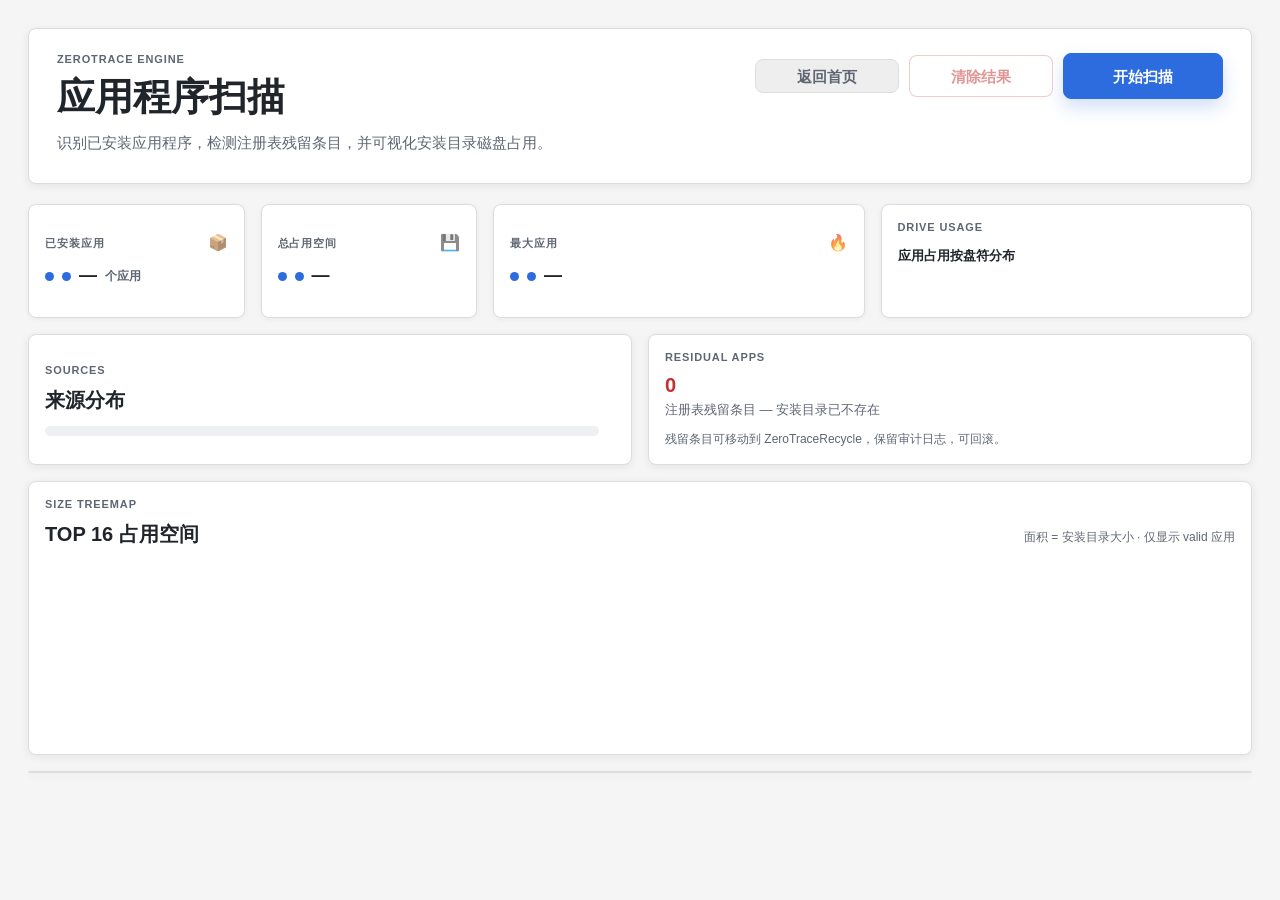
==== commit 88d1d637: "Align scan page layout spacing" ====
--- a/static/app-scan.html
+++ b/static/app-scan.html
@@ -150,46 +150,6 @@
       </div>
     </section>
 
-    <!-- ── Filter bar ─────────────────────────────────────────────── -->
-    <div class="toolbar-panel appscan-filter-bar" id="appscanFilterBar">
-      <label class="filter-label-group">
-        <span data-i18n="common.labels.source">来源</span>
-        <select id="appscanFilterSource" class="select-input select-input-sm">
-          <option value="" data-i18n="common.labels.all">全部</option>
-          <option value="registry" data-i18n="appscan.sources.registry">注册表</option>
-          <option value="directory" data-i18n="appscan.sources.directory">目录扫描</option>
-          <option value="uwp">UWP</option>
-        </select>
-      </label>
-      <label class="filter-label-group">
-        <span data-i18n="common.labels.status">状态</span>
-        <select id="appscanFilterStatus" class="select-input select-input-sm">
-          <option value="" data-i18n="common.labels.all">全部</option>
-          <option value="valid" data-i18n="appscan.status.valid">有效</option>
-          <option value="invalid" data-i18n="appscan.status.invalid">残留</option>
-          <option value="portable" data-i18n="appscan.status.portable">便携版</option>
-        </select>
-      </label>
-      <label class="filter-label-group">
-        <span data-i18n="appscan.labels.minSize">占用</span>
-        <select id="appscanFilterSize" class="select-input select-input-sm">
-          <option value="" data-i18n="common.labels.all">全部</option>
-          <option value="104857600">&gt; 100 MB</option>
-          <option value="1073741824">&gt; 1 GB</option>
-          <option value="5368709120">&gt; 5 GB</option>
-        </select>
-      </label>
-      <label class="filter-label-group filter-search-group">
-        <span data-i18n="appscan.labels.search">搜索</span>
-        <input id="appscanSearchInput" class="search-input" type="text"
-               placeholder="按名称 / 路径搜索"
-               data-i18n-placeholder="appscan.labels.searchPlaceholder" />
-      </label>
-      <div class="appscan-filter-actions">
-        <span id="appscanFilterCount" class="appscan-filter-count"></span>
-      </div>
-    </div>
-
     <!-- ── App list ───────────────────────────────────────────────── -->
     <div class="appscan-list-panel" id="appscanListPanel">
       <!-- scanning card (shown during scan) -->
@@ -245,6 +205,44 @@
             </div>
           </div>
         </div>
+        <div class="appscan-filter-bar" id="appscanFilterBar">
+          <label class="filter-label-group">
+            <span data-i18n="common.labels.source">来源</span>
+            <select id="appscanFilterSource" class="select-input select-input-sm">
+              <option value="" data-i18n="common.labels.all">全部</option>
+              <option value="registry" data-i18n="appscan.sources.registry">注册表</option>
+              <option value="directory" data-i18n="appscan.sources.directory">目录扫描</option>
+              <option value="uwp">UWP</option>
+            </select>
+          </label>
+          <label class="filter-label-group">
+            <span data-i18n="common.labels.status">状态</span>
+            <select id="appscanFilterStatus" class="select-input select-input-sm">
+              <option value="" data-i18n="common.labels.all">全部</option>
+              <option value="valid" data-i18n="appscan.status.valid">有效</option>
+              <option value="invalid" data-i18n="appscan.status.invalid">残留</option>
+              <option value="portable" data-i18n="appscan.status.portable">便携版</option>
+            </select>
+          </label>
+          <label class="filter-label-group">
+            <span data-i18n="appscan.labels.minSize">占用</span>
+            <select id="appscanFilterSize" class="select-input select-input-sm">
+              <option value="" data-i18n="common.labels.all">全部</option>
+              <option value="104857600">&gt; 100 MB</option>
+              <option value="1073741824">&gt; 1 GB</option>
+              <option value="5368709120">&gt; 5 GB</option>
+            </select>
+          </label>
+          <label class="filter-label-group filter-search-group">
+            <span data-i18n="appscan.labels.search">搜索</span>
+            <input id="appscanSearchInput" class="search-input" type="text"
+                   placeholder="按名称 / 路径搜索"
+                   data-i18n-placeholder="appscan.labels.searchPlaceholder" />
+          </label>
+          <div class="appscan-filter-actions">
+            <span id="appscanFilterCount" class="appscan-filter-count"></span>
+          </div>
+        </div>
         <div class="appscan-list-header">
           <div data-i18n="appscan.cols.app">应用</div>
           <div data-i18n="appscan.cols.size">大小</div>
--- a/static/css/style.css
+++ b/static/css/style.css
@@ -234,6 +234,7 @@
 .dashboard-page,
 .scan-page,
 .duplicates-page,
+.userdir-page,
 .recycle-page,
 .cleanup-page,
 .tools-page,
@@ -2073,12 +2074,6 @@
   --cat-large:  #dc2626;
 }
 
-.userdir-page {
-  width: min(1440px, 100%);
-  margin: 0 auto;
-  padding: 28px;
-}
-
 /* ── Header right (pills + buttons) ─────────────────────────── */
 .userdir-header-right {
   display: flex;
@@ -2113,7 +2108,8 @@
   min-height: 360px;
   background: var(--panel-bg);
   border: 1px solid var(--border-color);
-  border-radius: 12px;
+  border-radius: 8px;
+  box-shadow: var(--shadow);
 }
 
 .userdir-idle-content {
@@ -2244,17 +2240,21 @@
   gap: 16px;
 }
 
+.userdir-results-section > .toolbar-panel {
+  margin-bottom: 0;
+}
+
 /* Config strip */
 .userdir-config-strip {
   display: grid;
   grid-template-columns: minmax(220px, 1.25fr) minmax(120px, 0.65fr) minmax(260px, 1.45fr) minmax(170px, 0.9fr) minmax(90px, 0.5fr);
   align-items: center;
-  min-height: 78px;
+  min-height: 72px;
   background: var(--panel-bg);
   border: 1px solid var(--border-color);
   border-radius: 8px;
-  padding: 14px 24px;
-  gap: 18px;
+  padding: 16px;
+  gap: 16px;
   box-shadow: var(--shadow);
 }
 
@@ -2272,9 +2272,10 @@
 }
 
 .userdir-config-label {
-  font-size: 13px;
-  font-weight: 600;
-  letter-spacing: 0;
+  font-size: 11px;
+  font-weight: 800;
+  letter-spacing: 0.04em;
+  text-transform: uppercase;
   color: var(--muted);
   line-height: 1.25;
   white-space: nowrap;
@@ -2284,7 +2285,7 @@
   overflow: hidden;
   color: var(--ink);
   font-size: 13px;
-  font-weight: 700;
+  font-weight: 800;
   line-height: 1.25;
   text-overflow: ellipsis;
   white-space: nowrap;
@@ -2298,37 +2299,46 @@
 .userdir-stat-row {
   display: grid;
   grid-template-columns: repeat(4, 1fr);
-  background: var(--panel-bg);
+  gap: 16px;
+}
+
+.userdir-stat-item {
+  min-height: 92px;
+  display: grid;
+  align-content: center;
+  gap: 8px;
+  padding: 18px 16px;
   border: 1px solid var(--border-color);
   border-radius: 8px;
-  overflow: hidden;
-  box-shadow: var(--shadow);
-}
-
-.userdir-stat-item {
-  min-height: 108px;
-  padding: 20px 24px;
-  border-right: 1px solid var(--border-color);
-  display: flex;
-  flex-direction: column;
-  justify-content: center;
-  gap: 6px;
-}
-
-.userdir-stat-item:last-child { border-right: none; }
+  background: var(--panel-bg);
+  box-shadow: 0 1px 5px rgba(31, 41, 55, 0.06);
+}
 
 .userdir-stat-label {
   font-size: 11px;
-  font-weight: 700;
-  letter-spacing: 0.08em;
+  font-weight: 800;
+  letter-spacing: 0.04em;
   text-transform: uppercase;
   color: var(--muted);
 }
 
 .userdir-stat-value {
-  font-size: 28px;
+  display: inline-flex;
+  align-items: center;
+  justify-content: flex-start;
+  gap: 8px;
+  font-size: 20px;
   font-weight: 800;
-  line-height: 1.1;
+  line-height: 1.2;
+}
+
+.userdir-stat-value::before {
+  content: "";
+  width: 9px;
+  height: 9px;
+  flex: 0 0 auto;
+  border-radius: 50%;
+  background: var(--accent);
 }
 
 .userdir-stat-value-accent { color: var(--accent); }
@@ -2347,8 +2357,8 @@
   display: flex;
   flex-direction: column;
   align-items: stretch;
-  gap: 14px;
-  padding: 20px 24px;
+  gap: 12px;
+  padding: 16px;
 }
 
 .userdir-cat-head,
@@ -2383,7 +2393,7 @@
 .userdir-section-title {
   color: #050816;
   font-size: 20px;
-  font-weight: 800;
+  font-weight: 700;
   line-height: 1.2;
   margin: 4px 0 0;
 }
@@ -2392,7 +2402,7 @@
   width: 100%;
   min-width: 0;
   display: flex;
-  height: 14px;
+  height: 10px;
   border-radius: 4px;
   overflow: hidden;
   gap: 0;
@@ -2474,8 +2484,8 @@
   display: flex;
   flex-direction: column;
   align-items: stretch;
-  gap: 14px;
-  padding: 20px 24px;
+  gap: 12px;
+  padding: 16px;
 }
 
 .userdir-treemap-title-block {
@@ -2571,17 +2581,22 @@
   grid-template-columns: minmax(132px, 160px) minmax(112px, 132px) minmax(132px, 160px) minmax(260px, 1fr);
   align-items: end;
   gap: 16px;
-  padding: 14px 18px 16px;
+  padding: 16px;
   border-bottom: 1px solid var(--border-color);
   background: #fbfcfe;
 }
 
 .userdir-filter-bar .filter-label-group {
-  color: var(--muted);
-  font-size: 13px;
-  font-weight: 700;
+  display: grid;
+  grid-template-columns: max-content minmax(0, 1fr);
+  align-items: center;
+  gap: 14px;
+  color: var(--muted);
+  font-size: 13px;
+  font-weight: 800;
   line-height: 1.2;
   min-width: 0;
+  white-space: nowrap;
 }
 
 .userdir-filter-bar .select-input,
@@ -2608,17 +2623,17 @@
 .userdir-list-toprow {
   display: flex;
   justify-content: space-between;
-  align-items: flex-start;
-  gap: 14px;
-  padding: 16px 18px 12px;
+  align-items: center;
+  gap: 16px;
+  padding: 16px;
   border-bottom: 1px solid var(--border-color);
 }
 
 .userdir-list-title {
   margin: 0 0 4px;
   color: var(--ink);
-  font-size: 16px;
-  font-weight: 800;
+  font-size: 20px;
+  font-weight: 700;
   line-height: 1.25;
 }
 
@@ -2701,9 +2716,9 @@
 .userdir-item-mtime { font-size: 12px; white-space: nowrap; }
 
 .userdir-list-panel .ghost-button-sm {
-  min-height: 34px;
+  min-height: var(--control-height);
   padding: 6px 12px;
-  font-size: 14px;
+  font-size: 13px;
   font-weight: 700;
   line-height: 1.2;
 }
@@ -2931,6 +2946,10 @@
   grid-template-columns: 1fr 1fr;
   gap: 16px;
   margin-bottom: 16px;
+}
+
+.appscan-row2 > .toolbar-panel {
+  margin-bottom: 0;
 }
 
 .appscan-source-panel,
@@ -3181,32 +3200,34 @@
 
 /* Filter bar */
 .appscan-filter-bar {
-  display: flex;
+  display: grid;
+  grid-template-columns: minmax(132px, 160px) minmax(112px, 132px) minmax(132px, 160px) minmax(260px, 1fr) auto;
+  align-items: end;
+  gap: 16px;
+  padding: 16px;
+  border-bottom: 1px solid var(--border-color);
+  background: #fbfcfe;
+}
+
+.appscan-filter-bar .filter-label-group {
+  display: grid;
+  grid-template-columns: max-content minmax(0, 1fr);
+  align-items: center;
   gap: 14px;
-  align-items: flex-end;
-  padding: 16px;
-  margin-bottom: 16px;
-  flex-wrap: wrap;
-}
-
-.appscan-filter-bar .filter-label-group {
-  display: grid;
-  grid-template-columns: 1fr;
-  gap: 6px;
-  font-size: 13px;
-  color: var(--muted);
-  font-weight: 700;
+  font-size: 13px;
+  color: var(--muted);
+  font-weight: 800;
   line-height: 1.2;
   white-space: nowrap;
 }
 
 .appscan-filter-bar .filter-label-group.filter-search-group {
-  flex: 1;
-  min-width: 200px;
+  min-width: 0;
 }
 
 .appscan-filter-bar select,
 .appscan-filter-bar input {
+  width: 100%;
   min-height: var(--control-height);
   font-size: 13px;
 }
@@ -3223,7 +3244,6 @@
   font-size: 12px;
   color: var(--muted);
   white-space: nowrap;
-  margin-right: 4px;
 }
 
 /* ── List panel ─────────────────────────────────────────────── */
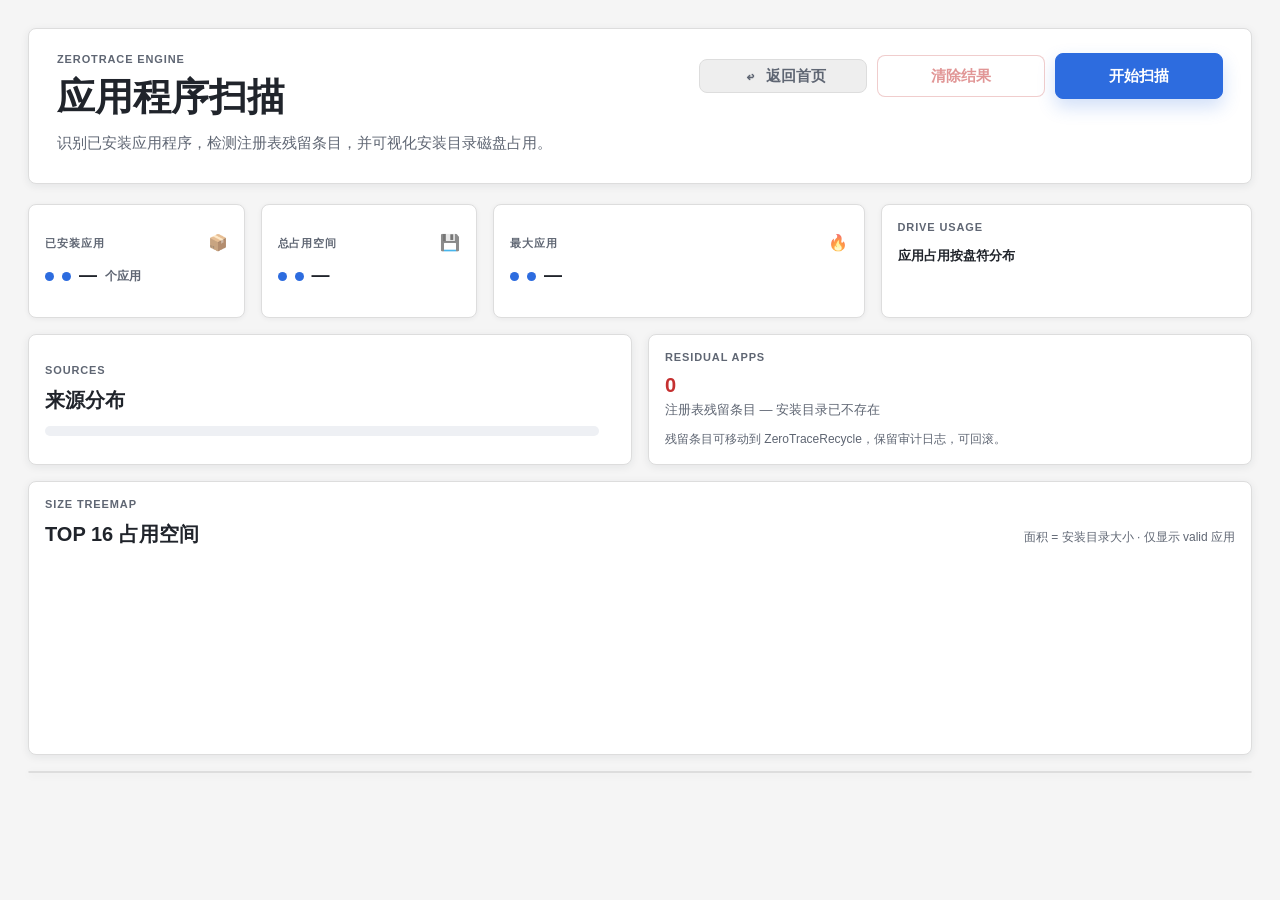
==== commit b0b4a369: "Polish dashboard language and button layout" ====
--- a/static/app-scan.html
+++ b/static/app-scan.html
@@ -3,7 +3,7 @@
 
 <head>
   <meta charset="UTF-8" />
-  <title>ZeroTrace Engine - App Scan</title>
+  <title>ZeroTrace Engine - Application Scan</title>
   <link rel="stylesheet" href="/static/css/style.css" />
 </head>
 
@@ -20,10 +20,10 @@
         </p>
       </div>
       <div class="header-actions appscan-header-actions">
-        <button id="appscanBackButton" class="ghost-button nav-button" data-i18n="common.buttons.backToMain">返回首页</button>
-        <button id="appscanClearButton" class="ghost-button danger-outline" disabled data-i18n="appscan.buttons.clearResults">清除结果</button>
+        <button id="appscanBackButton" class="ghost-button nav-button"><span class="button-icon">↩</span><span data-i18n="common.buttons.backToMain">Back to Home</span></button>
+        <button id="appscanClearButton" class="ghost-button danger-outline" disabled data-i18n="appscan.buttons.clearResults">Clear Results</button>
         <button id="appscanStartButton" class="primary-button">
-          <span id="appscanStartLabel" data-i18n="appscan.buttons.startScan">开始扫描</span>
+          <span id="appscanStartLabel" data-i18n="appscan.buttons.startScan">Start Scan</span>
         </button>
       </div>
     </header>
--- a/static/css/style.css
+++ b/static/css/style.css
@@ -58,6 +58,9 @@
   cursor: pointer;
   font-size: var(--button-font-size);
   font-weight: 700;
+  line-height: 1.25;
+  white-space: normal;
+  overflow-wrap: normal;
   transition:
     background-color 120ms ease,
     border-color 120ms ease,
@@ -301,14 +304,14 @@
 .header-actions,
 .toolbar-right {
   display: grid;
-  grid-template-columns: repeat(3, 144px);
+  grid-template-columns: repeat(3, minmax(168px, max-content));
   justify-content: end;
   align-items: center;
   gap: 10px;
 }
 
 .tools-page .header-actions {
-  grid-template-columns: 144px;
+  grid-template-columns: minmax(168px, max-content);
   margin-left: auto;
 }
 
@@ -318,11 +321,11 @@
 }
 
 .cleanup-page .header-actions {
-  grid-template-columns: 132px 144px 132px 156px;
+  grid-template-columns: minmax(168px, max-content) minmax(168px, max-content) minmax(168px, max-content) minmax(190px, max-content);
 }
 
 .recycle-page .toolbar-right {
-  grid-template-columns: 88px 88px 120px 144px;
+  grid-template-columns: 112px 112px 168px 172px;
 }
 
 .header-actions button,
@@ -333,7 +336,7 @@
   gap: 7px;
   width: 100%;
   min-width: 0;
-  line-height: 1;
+  line-height: 1.25;
   white-space: nowrap;
 }
 
@@ -621,7 +624,7 @@
 }
 
 .duplicate-root-table .col-action {
-  width: 84px;
+  width: 108px;
   text-align: left;
 }
 
@@ -636,11 +639,11 @@
 
 .duplicate-root-table .col-action button,
 .duplicate-input-panel #addDuplicateRootButton {
-  width: 68px;
-  min-width: 68px;
+  width: 88px;
+  min-width: 88px;
   min-height: var(--control-height);
   padding: 6px 10px;
-  line-height: 1;
+  line-height: 1.25;
 }
 
 .duplicate-file-table .col-check {
@@ -664,7 +667,7 @@
 }
 
 .duplicate-file-table .col-risk {
-  width: 76px;
+  width: 116px;
 }
 
 .duplicate-file-table .col-size,
@@ -775,7 +778,7 @@
   align-items: center;
   justify-content: center;
   gap: 6px;
-  min-width: 48px;
+  min-width: 76px;
   padding: 3px 8px;
   border: 1px solid var(--border-color);
   border-radius: 999px;
@@ -854,6 +857,33 @@
   justify-content: space-between;
   gap: 16px;
   margin-bottom: 14px;
+}
+
+.hero-meta-actions {
+  display: inline-flex;
+  align-items: center;
+  gap: 10px;
+  flex-wrap: wrap;
+  justify-content: flex-end;
+}
+
+.language-switch {
+  display: inline-flex;
+  align-items: center;
+  gap: 8px;
+  min-height: 30px;
+  color: var(--text-muted);
+  font-size: 12px;
+  font-weight: 700;
+  white-space: nowrap;
+}
+
+.language-switch select {
+  width: auto;
+  min-width: 92px;
+  min-height: 30px;
+  padding: 4px 28px 4px 10px;
+  font-size: 12px;
 }
 
 .safety-pill {
@@ -906,7 +936,8 @@
   width: auto;
   min-width: 136px;
   padding-inline: 22px;
-  line-height: 1;
+  line-height: 1.25;
+  white-space: normal;
 }
 
 .hero-actions .primary-button {
@@ -979,8 +1010,23 @@
   padding: 18px;
 }
 
+.dashboard-groups {
+  grid-column: span 3;
+  display: grid;
+  gap: 28px;
+}
+
+.dashboard-group {
+  display: grid;
+  gap: 12px;
+}
+
+.dashboard-group-heading h2 {
+  margin: 4px 0 0;
+  font-size: 18px;
+}
+
 .dashboard-grid {
-  grid-column: span 3;
   display: grid;
   grid-template-columns: repeat(2, minmax(260px, 1fr));
   gap: 14px;
@@ -988,19 +1034,10 @@
 
 .tools-grid {
   display: grid;
-  grid-template-columns: minmax(280px, 0.82fr) minmax(360px, 1.18fr);
+  grid-template-columns: repeat(2, minmax(320px, 1fr));
   gap: 16px;
   align-items: start;
   margin-bottom: 16px;
-}
-
-.tools-grid > .panel-card:first-child {
-  grid-row: 1 / span 2;
-}
-
-.tools-grid > .panel-card:nth-child(2),
-.tools-grid > .panel-card:nth-child(3) {
-  grid-column: 2;
 }
 
 .tools-page .panel-card {
@@ -1068,7 +1105,7 @@
 .duplicate-strategy-row button {
   width: 100%;
   min-width: 0;
-  white-space: nowrap;
+  white-space: normal;
 }
 
 .duplicate-strategy-row {
@@ -1311,22 +1348,19 @@
   color: var(--muted);
 }
 
-.registry-page {
-  padding: 24px;
-}
-
 .registry-control-bar,
 .registry-filter-bar {
+  align-items: end;
+}
+
+.registry-control-bar {
+  grid-template-columns: repeat(2, minmax(160px, 220px)) minmax(0, 1fr);
+}
+
+.registry-filter-bar {
+  display: grid;
   grid-template-columns: repeat(6, minmax(132px, 1fr)) minmax(180px, 1.4fr);
-  align-items: end;
-}
-
-.registry-control-bar {
-  grid-template-columns: repeat(2, minmax(160px, 220px)) minmax(180px, 1fr);
-}
-
-.registry-filter-bar {
-  grid-template-columns: repeat(6, minmax(132px, 1fr)) minmax(180px, 1.4fr) auto;
+  gap: 16px 28px;
 }
 
 .control-label-group,
@@ -1344,10 +1378,50 @@
   font-weight: 700;
 }
 
+.registry-guide-panel {
+  display: grid;
+  grid-template-columns: repeat(3, minmax(0, 1fr));
+  gap: 0;
+  margin-bottom: 16px;
+  border: 1px solid var(--border-color);
+  border-radius: 8px;
+  background: var(--panel-bg);
+  box-shadow: var(--shadow);
+  overflow: hidden;
+}
+
+.registry-guide-panel article {
+  display: grid;
+  gap: 6px;
+  min-height: 92px;
+  padding: 14px 16px;
+}
+
+.registry-guide-panel article + article {
+  border-left: 1px solid var(--line);
+}
+
+.registry-guide-panel span {
+  color: var(--accent);
+  font-size: 12px;
+  font-weight: 800;
+}
+
+.registry-guide-panel strong {
+  font-size: 15px;
+}
+
+.registry-guide-panel p {
+  margin: 0;
+  color: var(--muted);
+  font-size: 13px;
+  line-height: 1.45;
+}
+
 .registry-phase-bar {
   display: grid;
   gap: 12px;
-  margin-top: 16px;
+  margin-bottom: 16px;
 }
 
 .progress-indeterminate {
@@ -1356,16 +1430,17 @@
 }
 
 .empty-state-section {
-  margin-top: 16px;
+  margin-bottom: 16px;
 }
 
 .empty-state {
   display: grid;
   gap: 6px;
   padding: 28px;
-  border: 1px solid var(--line);
+  border: 1px solid var(--border-color);
   border-radius: 8px;
-  background: #ffffff;
+  background: var(--panel-bg);
+  box-shadow: var(--shadow);
   text-align: center;
 }
 
@@ -1386,25 +1461,114 @@
 
 .registry-results-section,
 .registry-action-bar {
-  margin-top: 16px;
+  margin-bottom: 16px;
+}
+
+.registry-section-heading {
+  margin-bottom: 12px;
+}
+
+.registry-section-heading p:last-child {
+  margin: 6px 0 0;
+  max-width: 760px;
+  line-height: 1.5;
 }
 
 .registry-stats-grid {
   display: grid;
   grid-template-columns: repeat(5, minmax(0, 1fr));
+  gap: 16px;
+  margin-bottom: 16px;
+}
+
+.registry-stats-grid .summary-card {
+  min-height: 92px;
+  padding: 18px 16px;
+}
+
+.registry-stats-grid .summary-card strong {
+  font-size: 20px;
+}
+
+.registry-group-list {
+  display: grid;
   gap: 12px;
+}
+
+.registry-review-panel {
+  display: grid;
+  grid-template-columns: minmax(0, 1fr) minmax(260px, 360px);
+  gap: 12px 28px;
+  align-items: start;
   margin-bottom: 16px;
-}
-
-.registry-group-list {
-  display: grid;
-  gap: 12px;
-}
-
-.registry-group-card {
+  padding: 16px;
+  border: 1px solid var(--border-color);
+  border-radius: 8px;
+  background: var(--panel-bg);
+  box-shadow: var(--shadow);
+}
+
+.registry-review-actions {
+  display: flex;
+  flex-wrap: wrap;
+  gap: 8px;
+  align-items: flex-start;
+  min-width: 0;
+}
+
+.registry-search-compact {
+  grid-column: 2;
+  grid-row: 1;
+  display: grid;
+  grid-template-columns: max-content minmax(0, 1fr);
+  align-items: center;
+  gap: 10px;
+  min-width: 0;
+}
+
+.registry-advanced-filters {
+  display: contents;
+  min-width: 0;
+}
+
+.registry-advanced-filters summary {
+  width: max-content;
+  max-width: 100%;
+  min-height: 32px;
+  display: inline-flex;
+  align-items: center;
+  padding: 5px 10px;
   border: 1px solid var(--line);
   border-radius: 8px;
   background: #ffffff;
+  color: var(--muted);
+  font-size: 13px;
+  font-weight: 800;
+  cursor: pointer;
+}
+
+.registry-advanced-filters summary:hover,
+.registry-advanced-filters summary:focus-visible {
+  outline: none;
+  border-color: var(--accent);
+  color: var(--accent-hover);
+}
+
+.registry-advanced-filters[open] summary {
+  border-color: var(--accent);
+  color: var(--accent-hover);
+}
+
+.registry-advanced-filters .registry-filter-bar {
+  flex-basis: 100%;
+  margin-top: 4px;
+}
+
+.registry-group-card {
+  border: 1px solid var(--border-color);
+  border-radius: 8px;
+  background: var(--panel-bg);
+  box-shadow: 0 1px 5px rgba(31, 41, 55, 0.06);
   overflow: hidden;
 }
 
@@ -1646,7 +1810,7 @@
   display: flex;
   flex-wrap: wrap;
   gap: 8px;
-  margin: 12px 0;
+  margin: 0;
 }
 
 .registry-layer-tab {
@@ -1952,7 +2116,7 @@
 
   .dashboard-hero-main,
   .workflow-panel,
-  .dashboard-grid {
+  .dashboard-groups {
     grid-column: auto;
   }
 
@@ -2006,24 +2170,29 @@
   .summary-grid,
   .duplicate-lifecycle-panel,
   .registry-stats-grid,
+  .registry-guide-panel,
+  .registry-review-panel,
   .registry-control-bar,
   .registry-filter-bar,
   .dashboard-grid,
+  .dashboard-groups,
   .tools-grid,
   .content-grid,
   .workflow-steps {
     grid-template-columns: 1fr !important;
   }
 
-  .tools-grid > .panel-card:first-child,
-  .tools-grid > .panel-card:nth-child(2),
-  .tools-grid > .panel-card:nth-child(3) {
-    grid-column: auto;
-    grid-row: auto;
-  }
-
   .browser-history-row {
     grid-template-columns: 1fr;
+  }
+
+  .registry-guide-panel article + article {
+    border-top: 1px solid var(--line);
+    border-left: 0;
+  }
+
+  .registry-advanced-filters {
+    grid-column: auto;
   }
 }
 
@@ -2055,6 +2224,16 @@
     display: grid;
   }
 
+  .hero-title-row,
+  .hero-meta-actions {
+    align-items: flex-start;
+    justify-content: flex-start;
+  }
+
+  .hero-title-row {
+    display: grid;
+  }
+
   .hero-actions button {
     width: 100%;
   }
@@ -2796,7 +2975,7 @@
 }
 
 .appscan-header-actions {
-  grid-template-columns: 144px 144px 160px !important;
+  grid-template-columns: minmax(168px, max-content) minmax(168px, max-content) minmax(168px, max-content) !important;
   align-items: center;
 }
 
@@ -3655,7 +3834,7 @@
 .appscan-residual-action {
   min-height: 38px;
   font-size: 13px;
-  white-space: nowrap;
+  white-space: normal;
 }
 
 .appscan-action-arrow {
